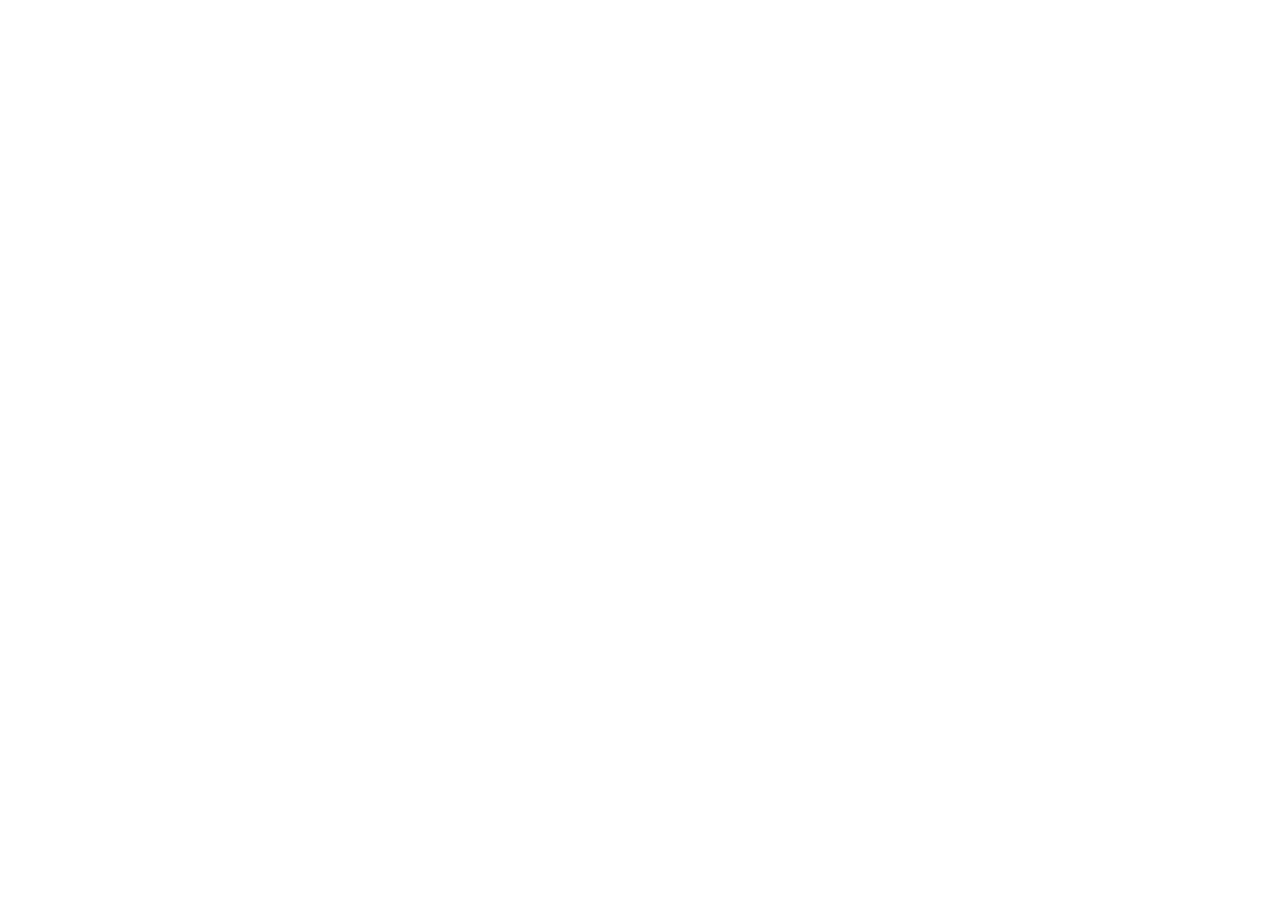
==== index.html @ 9a6dc8ce "Changes" ====
<!doctype html>
<html lang="en">
  <head>
    <meta charset="UTF-8" />
    <meta name="viewport" content="width=device-width, initial-scale=1.0" />
    <!-- TODO: Set the document title to the name of your application -->
    <titleLovable App</title>
    <meta name="description" content="Lovable Generated Project" />
    <meta name="author" content="Lovable" />

    <!-- TODO: Update og:title to match your application name -->
    <meta property="og:title" content="Lovable App" />
    <meta property="og:description" content="Lovable Generated Project" />
    <meta property="og:type" content="website" />
    <meta property="og:image" content="https://lovable.dev/opengraph-image-p98pqg.png" />

    <meta name="twitter:card" content="summary_large_image" />
    <meta name="twitter:site" content="@Lovable" />
    <meta name="twitter:image" content="https://lovable.dev/opengraph-image-p98pqg.png" />
  </head>

  <body>
    <div id="root"></div>
    <script type="module" src="/src/main.tsx"></script>
  </body>
</html>
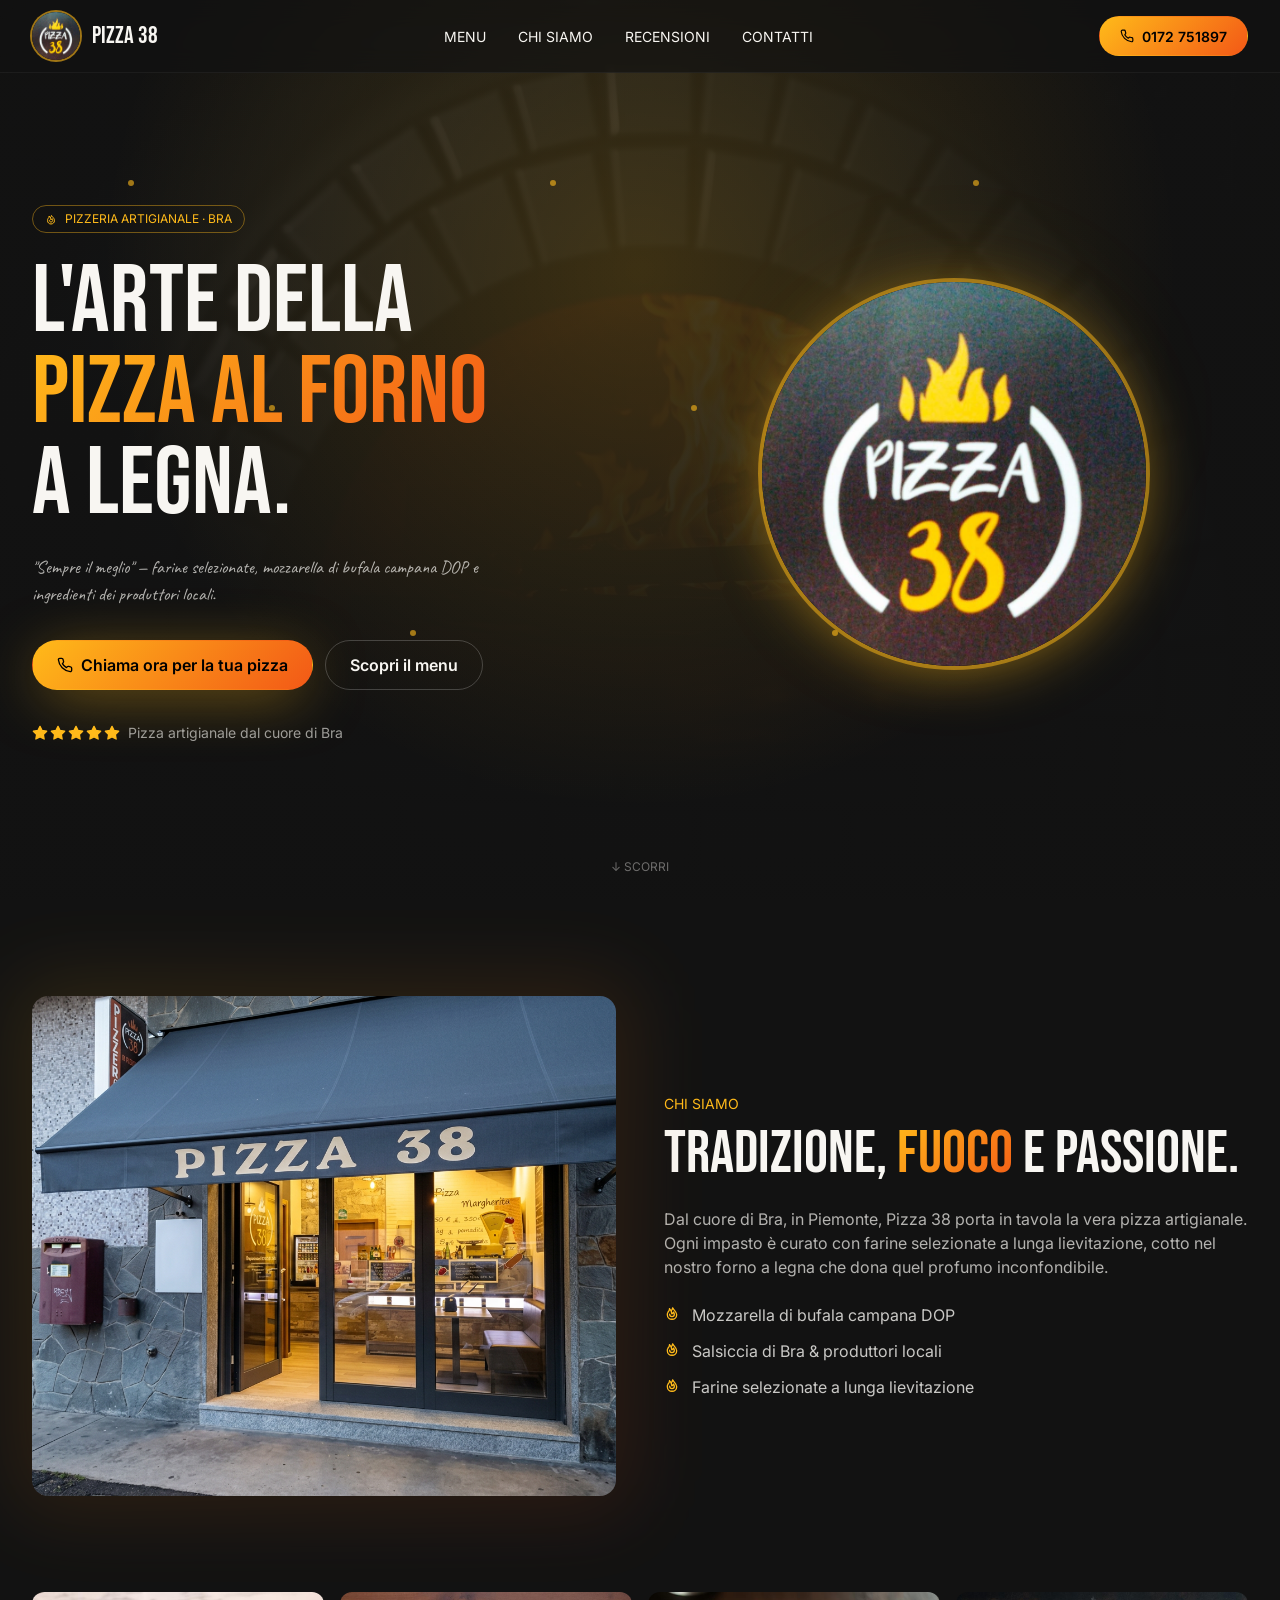
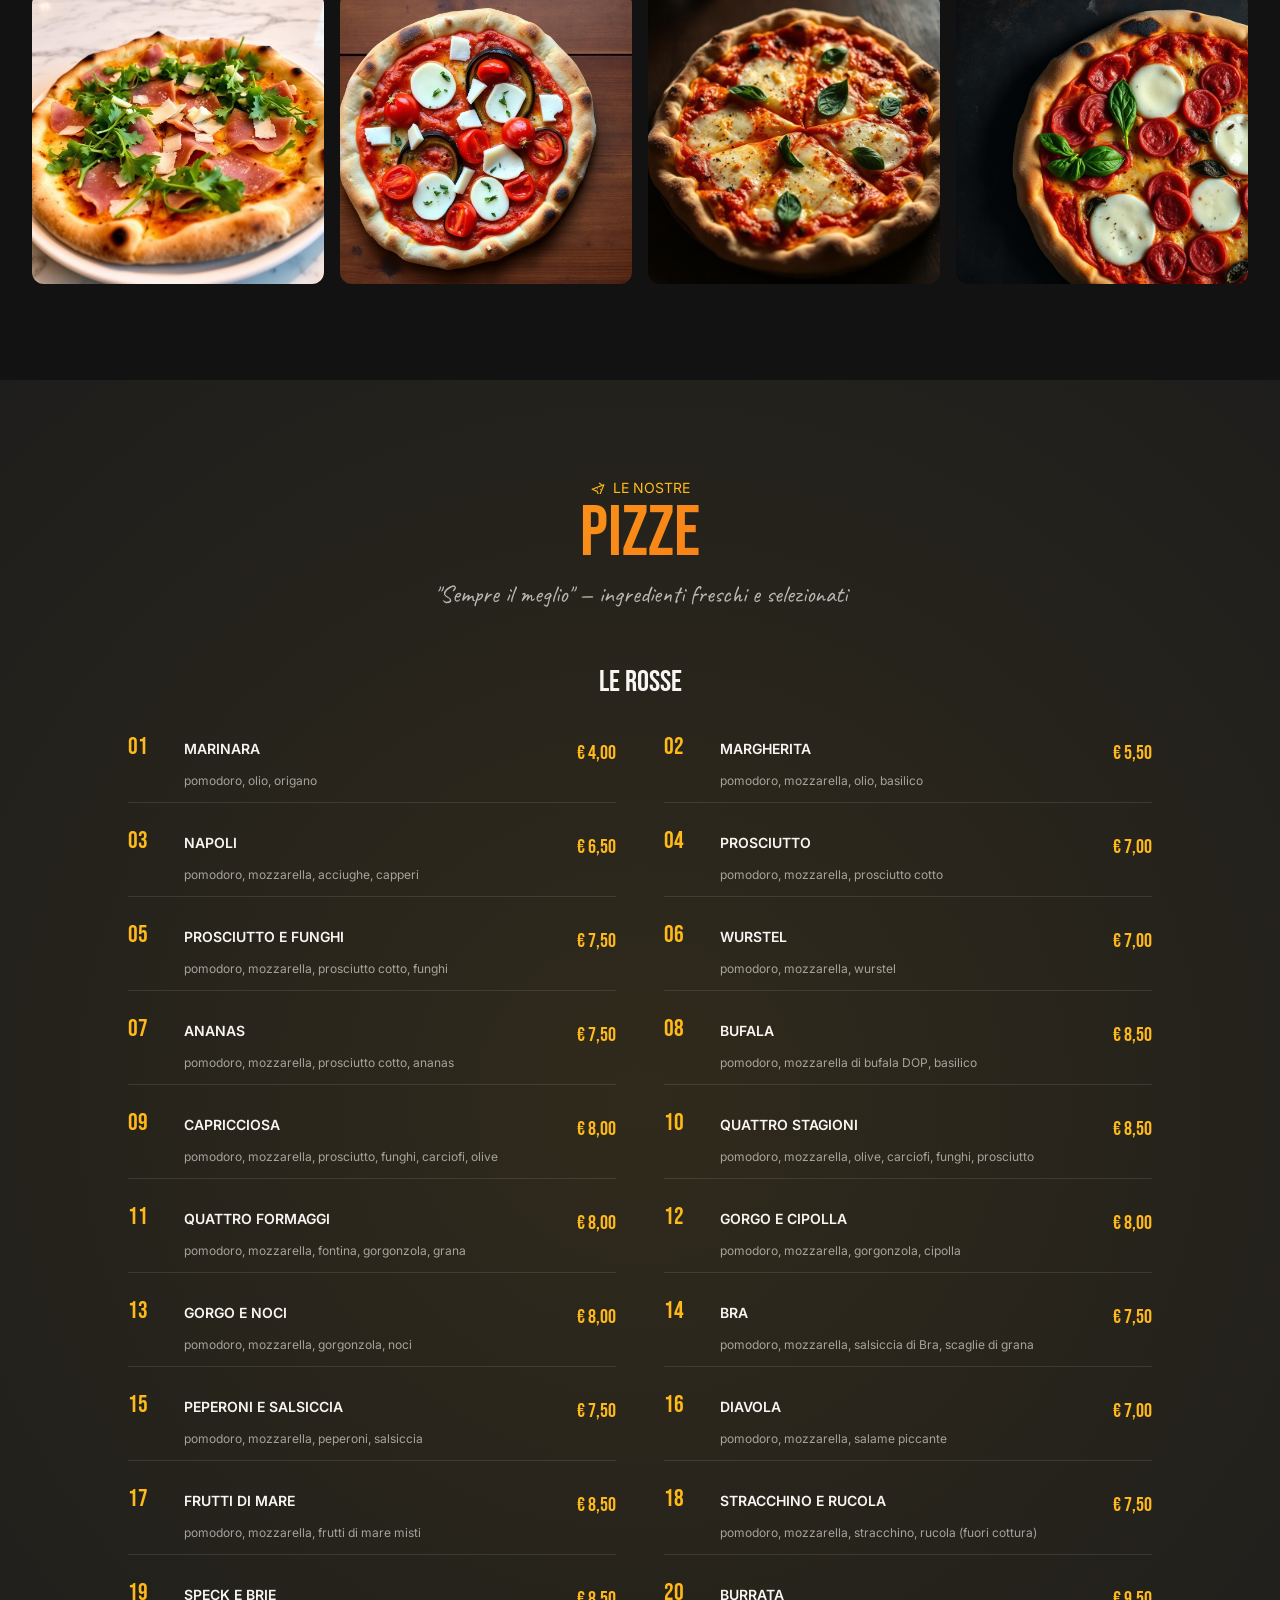
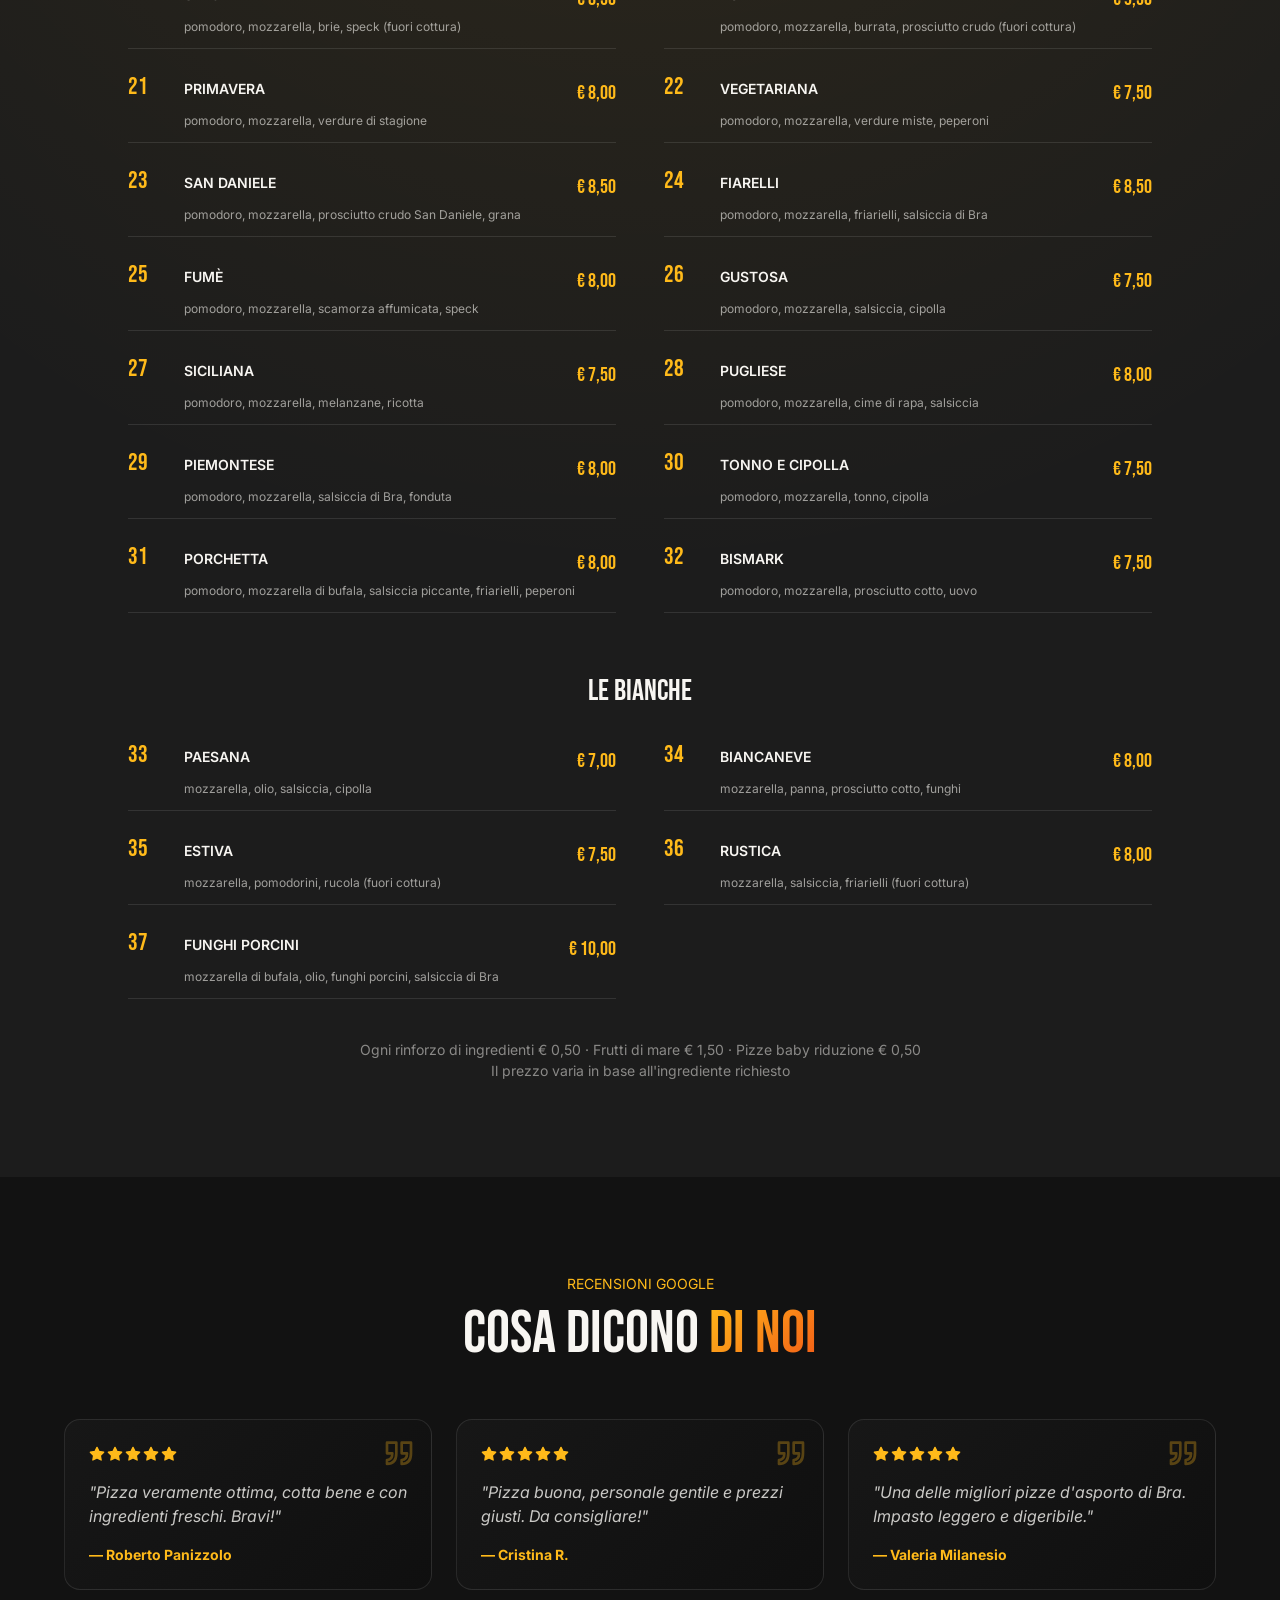
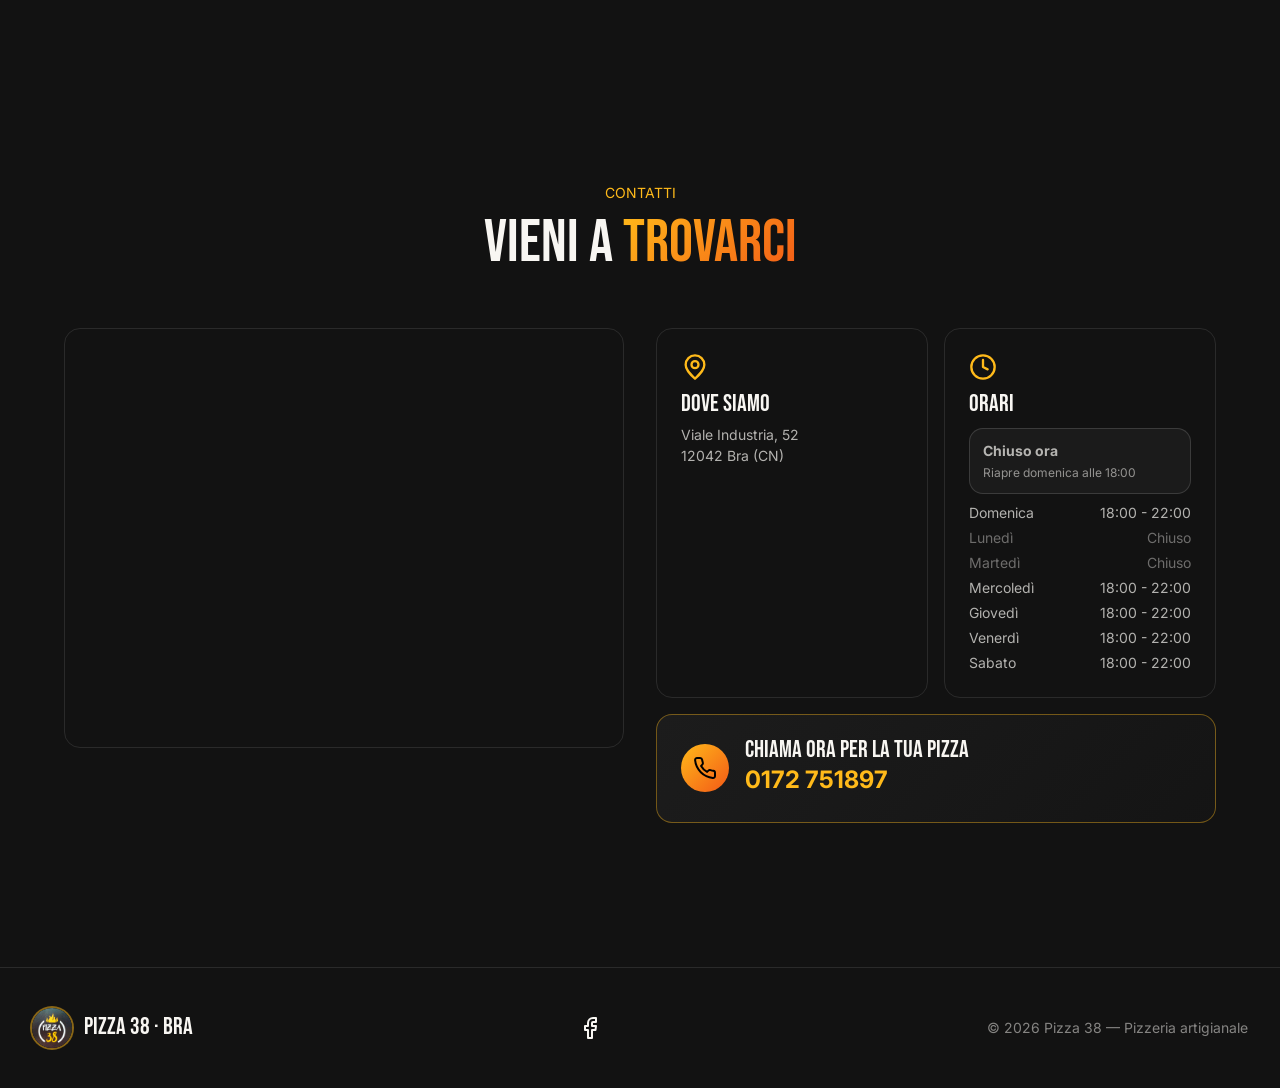
==== commit 67b4f8ce: "Commit conversione in sito vanilla" ====
--- a/index.html
+++ b/index.html
@@ -1,26 +1,414 @@
 <!doctype html>
-<html lang="en">
+<html lang="it">
   <head>
     <meta charset="UTF-8" />
     <meta name="viewport" content="width=device-width, initial-scale=1.0" />
-    <!-- TODO: Set the document title to the name of your application -->
-    <titleLovable App</title>
-    <meta name="description" content="Lovable Generated Project" />
-    <meta name="author" content="Lovable" />
-
-    <!-- TODO: Update og:title to match your application name -->
-    <meta property="og:title" content="Lovable App" />
-    <meta property="og:description" content="Lovable Generated Project" />
+    <title>Pizza 38 &middot; Pizzeria Artigianale a Bra</title>
+    <meta
+      name="description"
+      content="Pizza 38 è la pizzeria artigianale a Bra: forno a legna, mozzarella di bufala DOP, ingredienti locali e impasti a lunga lievitazione."
+    />
+    <meta name="author" content="Pizza 38" />
+    <meta name="robots" content="index, follow" />
+    <meta name="theme-color" content="#121212" />
+    <link rel="canonical" href="https://www.pizza38bra.it/" />
+
+    <meta property="og:title" content="Pizza 38 &middot; Pizzeria Artigianale a Bra" />
+    <meta property="og:description" content="Forno a legna, ingredienti selezionati e tradizione piemontese nel cuore di Bra." />
     <meta property="og:type" content="website" />
-    <meta property="og:image" content="https://lovable.dev/opengraph-image-p98pqg.png" />
+    <meta property="og:image" content="images/logo.png" />
+    <meta property="og:locale" content="it_IT" />
 
     <meta name="twitter:card" content="summary_large_image" />
-    <meta name="twitter:site" content="@Lovable" />
-    <meta name="twitter:image" content="https://lovable.dev/opengraph-image-p98pqg.png" />
+    <meta name="twitter:title" content="Pizza 38 &middot; Pizzeria Artigianale a Bra" />
+    <meta name="twitter:description" content="Forno a legna, ingredienti selezionati e tradizione piemontese." />
+    <meta name="twitter:image" content="images/logo.png" />
+
+    <link rel="preconnect" href="https://fonts.googleapis.com" />
+    <link rel="preconnect" href="https://fonts.gstatic.com" crossorigin />
+    <link
+      href="https://fonts.googleapis.com/css2?family=Caveat:wght@500;700&family=Bebas+Neue&family=Inter:wght@400;500;600&display=swap"
+      rel="stylesheet"
+    />
+    <link rel="icon" href="icons/favicon.ico" sizes="any" />
+    <link rel="icon" type="image/png" href="icons/favicon-32.png" sizes="32x32" />
+    <link rel="icon" type="image/png" href="icons/favicon-16.png" sizes="16x16" />
+    <link rel="apple-touch-icon" href="icons/apple-touch-icon.png" />
+    <link rel="manifest" href="manifest.json" />
+    <link rel="preload" as="image" href="images/oven.jpg" />
+    <link rel="stylesheet" href="styles.css" />
+
+    <script type="application/ld+json">
+      {
+        "@context": "https://schema.org",
+        "@type": "Restaurant",
+        "name": "Pizza 38",
+        "servesCuisine": "Pizza",
+        "telephone": "+390172751897",
+        "image": "images/logo.png",
+        "address": {
+          "@type": "PostalAddress",
+          "streetAddress": "Viale Industria, 52",
+          "addressLocality": "Bra",
+          "postalCode": "12042",
+          "addressRegion": "CN",
+          "addressCountry": "IT"
+        },
+        "openingHoursSpecification": [
+          {
+            "@type": "OpeningHoursSpecification",
+            "dayOfWeek": ["Wednesday", "Thursday", "Friday", "Saturday", "Sunday"],
+            "opens": "18:00",
+            "closes": "22:00"
+          }
+        ],
+        "priceRange": "€"
+      }
+    </script>
   </head>
 
   <body>
-    <div id="root"></div>
-    <script type="module" src="/src/main.tsx"></script>
+    <svg class="sprite" aria-hidden="true" focusable="false">
+      <symbol id="icon-flame" viewBox="0 0 24 24">
+        <path d="M8.5 14.5c0 2.1 1.6 3.5 3.5 3.5s3.5-1.4 3.5-3.5c0-1.2-.4-2.1-1.2-3.2-.5 1.2-1.5 2.1-2.6 2.5.1-2.9-1.2-5.5-3.4-7.8.2 2.5-1.2 4-2.4 5.5A5.9 5.9 0 0 0 5 15.2C5 19 8.1 22 12 22s7-3 7-6.8c0-3.4-2.4-5.7-4.5-8.1-.6-.7-1.2-1.4-1.6-2.1-.1 2-1 3.2-2.1 4.2" />
+      </symbol>
+      <symbol id="icon-phone" viewBox="0 0 24 24">
+        <path d="M22 16.9v3a2 2 0 0 1-2.2 2A19.8 19.8 0 0 1 2.1 4.2 2 2 0 0 1 4.1 2h3a2 2 0 0 1 2 1.7c.1 1 .4 1.9.7 2.8a2 2 0 0 1-.5 2.1L8.1 9.9a16 16 0 0 0 6 6l1.3-1.3a2 2 0 0 1 2.1-.5c.9.3 1.8.6 2.8.7a2 2 0 0 1 1.7 2.1z" />
+      </symbol>
+      <symbol id="icon-star" viewBox="0 0 24 24">
+        <path d="m12 2 3.1 6.3 6.9 1-5 4.9 1.2 6.8L12 17.8 5.8 21 7 14.2 2 9.3l6.9-1L12 2z" />
+      </symbol>
+      <symbol id="icon-pizza" viewBox="0 0 24 24">
+        <path d="M15 11h.01M11 15h.01M16 16h.01M2 16l20-8-8 20-3.5-8.5L2 16z" />
+        <path d="M18.5 9.5a9 9 0 0 0-4-4" />
+      </symbol>
+      <symbol id="icon-quote" viewBox="0 0 24 24">
+        <path d="M3 21c3 0 7-1 7-8V5H3v8h4c0 3-1 5-4 5v3zM14 21c3 0 7-1 7-8V5h-7v8h4c0 3-1 5-4 5v3z" />
+      </symbol>
+      <symbol id="icon-map-pin" viewBox="0 0 24 24">
+        <path d="M20 10c0 5-8 12-8 12S4 15 4 10a8 8 0 1 1 16 0z" />
+        <circle cx="12" cy="10" r="3" />
+      </symbol>
+      <symbol id="icon-clock" viewBox="0 0 24 24">
+        <circle cx="12" cy="12" r="10" />
+        <path d="M12 6v6l4 2" />
+      </symbol>
+      <symbol id="icon-facebook" viewBox="0 0 24 24">
+        <path d="M18 2h-3a5 5 0 0 0-5 5v3H7v4h3v8h4v-8h3.5l.5-4h-4V7a1 1 0 0 1 1-1h3V2z" />
+      </symbol>
+      <symbol id="icon-menu" viewBox="0 0 24 24">
+        <path d="M4 6h16M4 12h16M4 18h16" />
+      </symbol>
+      <symbol id="icon-close" viewBox="0 0 24 24">
+        <path d="M18 6 6 18M6 6l12 12" />
+      </symbol>
+    </svg>
+
+    <header class="site-header" data-header>
+      <div class="site-container nav-shell">
+        <a href="#home" class="brand-link" aria-label="Pizza 38 - torna alla home">
+          <span class="brand-mark">
+            <img src="images/logo.png" alt="Pizza 38 logo" width="861" height="934" />
+          </span>
+          <span class="brand-name">PIZZA 38</span>
+        </a>
+
+        <nav class="main-nav" id="primary-navigation" aria-label="Navigazione principale">
+          <a href="#menu">Menu</a>
+          <a href="#about">Chi siamo</a>
+          <a href="#reviews">Recensioni</a>
+          <a href="#contact">Contatti</a>
+        </nav>
+
+        <div class="nav-actions">
+          <button class="menu-toggle" type="button" aria-label="Apri menu" aria-expanded="false" aria-controls="primary-navigation">
+            <svg class="icon icon-menu"><use href="#icon-menu"></use></svg>
+            <svg class="icon icon-close"><use href="#icon-close"></use></svg>
+          </button>
+          <a href="tel:+390172751897" class="button button-flame nav-call">
+            <svg class="icon"><use href="#icon-phone"></use></svg>
+            <span class="call-desktop">0172 751897</span>
+            <span class="call-mobile">Chiama</span>
+          </a>
+        </div>
+      </div>
+    </header>
+
+    <main>
+      <section id="home" class="hero-section">
+        <div class="hero-bg" aria-hidden="true">
+          <img src="images/oven.jpg" alt="" width="1536" height="1024" />
+          <span class="hero-gradient"></span>
+          <span class="radial-flame"></span>
+        </div>
+
+        <div class="sparks" aria-hidden="true">
+          <span style="--left: 10%; --top: 20%; --delay: 0s; --duration: 5s"></span>
+          <span style="--left: 21%; --top: 45%; --delay: .7s; --duration: 6s"></span>
+          <span style="--left: 32%; --top: 70%; --delay: 1.4s; --duration: 7s"></span>
+          <span style="--left: 43%; --top: 20%; --delay: 2.1s; --duration: 8s"></span>
+          <span style="--left: 54%; --top: 45%; --delay: 2.8s; --duration: 5s"></span>
+          <span style="--left: 65%; --top: 70%; --delay: 3.5s; --duration: 6s"></span>
+          <span style="--left: 76%; --top: 20%; --delay: 4.2s; --duration: 7s"></span>
+          <span style="--left: 87%; --top: 45%; --delay: 4.9s; --duration: 8s"></span>
+        </div>
+
+        <div class="site-container hero-grid">
+          <div class="hero-copy">
+            <p class="eyebrow">
+              <svg class="icon animate-flicker"><use href="#icon-flame"></use></svg>
+              Pizzeria Artigianale &middot; Bra
+            </p>
+            <h1>
+              L'arte della <br />
+              <span class="text-gradient-flame">pizza al forno</span>
+              <br /> a legna.
+            </h1>
+            <p class="hero-note">
+              &quot;Sempre il meglio&quot; &mdash; farine selezionate, mozzarella di bufala campana DOP e ingredienti dei produttori locali.
+            </p>
+            <div class="button-row">
+              <a href="tel:+390172751897" class="button button-flame hero-cta">
+                <svg class="icon"><use href="#icon-phone"></use></svg>
+                Chiama ora per la tua pizza
+              </a>
+              <a href="#menu" class="button button-outline">Scopri il menu</a>
+            </div>
+            <div class="hero-rating">
+              <span class="stars" aria-label="5 stelle">
+                <svg class="icon"><use href="#icon-star"></use></svg>
+                <svg class="icon"><use href="#icon-star"></use></svg>
+                <svg class="icon"><use href="#icon-star"></use></svg>
+                <svg class="icon"><use href="#icon-star"></use></svg>
+                <svg class="icon"><use href="#icon-star"></use></svg>
+              </span>
+              <span>Pizza artigianale dal cuore di Bra</span>
+            </div>
+          </div>
+
+          <div class="hero-logo-wrap">
+            <div class="hero-logo-glow" aria-hidden="true"></div>
+            <div class="hero-logo">
+              <img src="images/logo.png" alt="Pizza 38" width="861" height="934" />
+            </div>
+          </div>
+        </div>
+
+        <a href="#about" class="scroll-cue">Scorri</a>
+      </section>
+
+      <section id="about" class="site-container about-section">
+        <div class="about-image">
+          <span aria-hidden="true"></span>
+          <img src="images/storefront.jpg" alt="La pizzeria Pizza 38 a Bra" width="1200" height="896" loading="lazy" />
+        </div>
+        <div class="section-copy">
+          <p class="section-kicker">Chi siamo</p>
+          <h2>Tradizione, <span class="text-gradient-flame">fuoco</span> e passione.</h2>
+          <p>
+            Dal cuore di Bra, in Piemonte, Pizza 38 porta in tavola la vera pizza artigianale. Ogni impasto è curato con
+            farine selezionate a lunga lievitazione, cotto nel nostro forno a legna che dona quel profumo inconfondibile.
+          </p>
+          <ul class="feature-list">
+            <li><svg class="icon"><use href="#icon-flame"></use></svg> Mozzarella di bufala campana DOP</li>
+            <li><svg class="icon"><use href="#icon-flame"></use></svg> Salsiccia di Bra &amp; produttori locali</li>
+            <li><svg class="icon"><use href="#icon-flame"></use></svg> Farine selezionate a lunga lievitazione</li>
+          </ul>
+        </div>
+      </section>
+
+      <section class="site-container gallery-grid" aria-label="Galleria pizze">
+        <figure>
+          <img src="images/pizza-bresaola.jpg" alt="Pizza con bresaola e rucola" width="1280" height="1024" loading="lazy" />
+        </figure>
+        <figure>
+          <img src="images/pizza-pomodoro.jpg" alt="Pizza con pomodorini e grana" width="1280" height="1024" loading="lazy" />
+        </figure>
+        <figure>
+          <img src="images/pizza-formaggi.jpg" alt="Pizza quattro formaggi" width="768" height="768" loading="lazy" />
+        </figure>
+        <figure>
+          <img src="images/pizza-diavola.jpg" alt="Pizza diavola" width="768" height="768" loading="lazy" />
+        </figure>
+      </section>
+
+      <section id="menu" class="menu-section">
+        <span class="menu-radial" aria-hidden="true"></span>
+        <div class="site-container menu-content">
+          <div class="section-heading">
+            <p class="section-kicker centered">
+              <svg class="icon"><use href="#icon-pizza"></use></svg>
+              Le nostre
+            </p>
+            <h2 class="text-gradient-flame">PIZZE</h2>
+            <p class="menu-subtitle">&quot;Sempre il meglio&quot; &mdash; ingredienti freschi e selezionati</p>
+          </div>
+
+          <h3 class="menu-group-title">LE ROSSE</h3>
+          <div class="menu-grid">
+            <article class="menu-item"><span>01</span><div><header><h4>Marinara</h4><strong>&euro; 4,00</strong></header><p>pomodoro, olio, origano</p></div></article>
+            <article class="menu-item"><span>02</span><div><header><h4>Margherita</h4><strong>&euro; 5,50</strong></header><p>pomodoro, mozzarella, olio, basilico</p></div></article>
+            <article class="menu-item"><span>03</span><div><header><h4>Napoli</h4><strong>&euro; 6,50</strong></header><p>pomodoro, mozzarella, acciughe, capperi</p></div></article>
+            <article class="menu-item"><span>04</span><div><header><h4>Prosciutto</h4><strong>&euro; 7,00</strong></header><p>pomodoro, mozzarella, prosciutto cotto</p></div></article>
+            <article class="menu-item"><span>05</span><div><header><h4>Prosciutto e Funghi</h4><strong>&euro; 7,50</strong></header><p>pomodoro, mozzarella, prosciutto cotto, funghi</p></div></article>
+            <article class="menu-item"><span>06</span><div><header><h4>Wurstel</h4><strong>&euro; 7,00</strong></header><p>pomodoro, mozzarella, wurstel</p></div></article>
+            <article class="menu-item"><span>07</span><div><header><h4>Ananas</h4><strong>&euro; 7,50</strong></header><p>pomodoro, mozzarella, prosciutto cotto, ananas</p></div></article>
+            <article class="menu-item"><span>08</span><div><header><h4>Bufala</h4><strong>&euro; 8,50</strong></header><p>pomodoro, mozzarella di bufala DOP, basilico</p></div></article>
+            <article class="menu-item"><span>09</span><div><header><h4>Capricciosa</h4><strong>&euro; 8,00</strong></header><p>pomodoro, mozzarella, prosciutto, funghi, carciofi, olive</p></div></article>
+            <article class="menu-item"><span>10</span><div><header><h4>Quattro Stagioni</h4><strong>&euro; 8,50</strong></header><p>pomodoro, mozzarella, olive, carciofi, funghi, prosciutto</p></div></article>
+            <article class="menu-item"><span>11</span><div><header><h4>Quattro Formaggi</h4><strong>&euro; 8,00</strong></header><p>pomodoro, mozzarella, fontina, gorgonzola, grana</p></div></article>
+            <article class="menu-item"><span>12</span><div><header><h4>Gorgo e Cipolla</h4><strong>&euro; 8,00</strong></header><p>pomodoro, mozzarella, gorgonzola, cipolla</p></div></article>
+            <article class="menu-item"><span>13</span><div><header><h4>Gorgo e Noci</h4><strong>&euro; 8,00</strong></header><p>pomodoro, mozzarella, gorgonzola, noci</p></div></article>
+            <article class="menu-item"><span>14</span><div><header><h4>Bra</h4><strong>&euro; 7,50</strong></header><p>pomodoro, mozzarella, salsiccia di Bra, scaglie di grana</p></div></article>
+            <article class="menu-item"><span>15</span><div><header><h4>Peperoni e Salsiccia</h4><strong>&euro; 7,50</strong></header><p>pomodoro, mozzarella, peperoni, salsiccia</p></div></article>
+            <article class="menu-item"><span>16</span><div><header><h4>Diavola</h4><strong>&euro; 7,00</strong></header><p>pomodoro, mozzarella, salame piccante</p></div></article>
+            <article class="menu-item"><span>17</span><div><header><h4>Frutti di Mare</h4><strong>&euro; 8,50</strong></header><p>pomodoro, mozzarella, frutti di mare misti</p></div></article>
+            <article class="menu-item"><span>18</span><div><header><h4>Stracchino e Rucola</h4><strong>&euro; 7,50</strong></header><p>pomodoro, mozzarella, stracchino, rucola (fuori cottura)</p></div></article>
+            <article class="menu-item"><span>19</span><div><header><h4>Speck e Brie</h4><strong>&euro; 8,50</strong></header><p>pomodoro, mozzarella, brie, speck (fuori cottura)</p></div></article>
+            <article class="menu-item"><span>20</span><div><header><h4>Burrata</h4><strong>&euro; 9,50</strong></header><p>pomodoro, mozzarella, burrata, prosciutto crudo (fuori cottura)</p></div></article>
+            <article class="menu-item"><span>21</span><div><header><h4>Primavera</h4><strong>&euro; 8,00</strong></header><p>pomodoro, mozzarella, verdure di stagione</p></div></article>
+            <article class="menu-item"><span>22</span><div><header><h4>Vegetariana</h4><strong>&euro; 7,50</strong></header><p>pomodoro, mozzarella, verdure miste, peperoni</p></div></article>
+            <article class="menu-item"><span>23</span><div><header><h4>San Daniele</h4><strong>&euro; 8,50</strong></header><p>pomodoro, mozzarella, prosciutto crudo San Daniele, grana</p></div></article>
+            <article class="menu-item"><span>24</span><div><header><h4>Fiarelli</h4><strong>&euro; 8,50</strong></header><p>pomodoro, mozzarella, friarielli, salsiccia di Bra</p></div></article>
+            <article class="menu-item"><span>25</span><div><header><h4>Fum&egrave;</h4><strong>&euro; 8,00</strong></header><p>pomodoro, mozzarella, scamorza affumicata, speck</p></div></article>
+            <article class="menu-item"><span>26</span><div><header><h4>Gustosa</h4><strong>&euro; 7,50</strong></header><p>pomodoro, mozzarella, salsiccia, cipolla</p></div></article>
+            <article class="menu-item"><span>27</span><div><header><h4>Siciliana</h4><strong>&euro; 7,50</strong></header><p>pomodoro, mozzarella, melanzane, ricotta</p></div></article>
+            <article class="menu-item"><span>28</span><div><header><h4>Pugliese</h4><strong>&euro; 8,00</strong></header><p>pomodoro, mozzarella, cime di rapa, salsiccia</p></div></article>
+            <article class="menu-item"><span>29</span><div><header><h4>Piemontese</h4><strong>&euro; 8,00</strong></header><p>pomodoro, mozzarella, salsiccia di Bra, fonduta</p></div></article>
+            <article class="menu-item"><span>30</span><div><header><h4>Tonno e Cipolla</h4><strong>&euro; 7,50</strong></header><p>pomodoro, mozzarella, tonno, cipolla</p></div></article>
+            <article class="menu-item"><span>31</span><div><header><h4>Porchetta</h4><strong>&euro; 8,00</strong></header><p>pomodoro, mozzarella di bufala, salsiccia piccante, friarielli, peperoni</p></div></article>
+            <article class="menu-item"><span>32</span><div><header><h4>Bismark</h4><strong>&euro; 7,50</strong></header><p>pomodoro, mozzarella, prosciutto cotto, uovo</p></div></article>
+          </div>
+
+          <h3 class="menu-group-title menu-group-title-spaced">LE BIANCHE</h3>
+          <div class="menu-grid">
+            <article class="menu-item"><span>33</span><div><header><h4>Paesana</h4><strong>&euro; 7,00</strong></header><p>mozzarella, olio, salsiccia, cipolla</p></div></article>
+            <article class="menu-item"><span>34</span><div><header><h4>Biancaneve</h4><strong>&euro; 8,00</strong></header><p>mozzarella, panna, prosciutto cotto, funghi</p></div></article>
+            <article class="menu-item"><span>35</span><div><header><h4>Estiva</h4><strong>&euro; 7,50</strong></header><p>mozzarella, pomodorini, rucola (fuori cottura)</p></div></article>
+            <article class="menu-item"><span>36</span><div><header><h4>Rustica</h4><strong>&euro; 8,00</strong></header><p>mozzarella, salsiccia, friarielli (fuori cottura)</p></div></article>
+            <article class="menu-item"><span>37</span><div><header><h4>Funghi Porcini</h4><strong>&euro; 10,00</strong></header><p>mozzarella di bufala, olio, funghi porcini, salsiccia di Bra</p></div></article>
+          </div>
+
+          <p class="menu-note">
+            Ogni rinforzo di ingredienti &euro; 0,50 &middot; Frutti di mare &euro; 1,50 &middot; Pizze baby riduzione &euro; 0,50<br />
+            Il prezzo varia in base all'ingrediente richiesto
+          </p>
+        </div>
+      </section>
+
+      <section id="reviews" class="site-container reviews-section">
+        <div class="section-heading">
+          <p class="section-kicker">Recensioni Google</p>
+          <h2>Cosa dicono <span class="text-gradient-flame">di noi</span></h2>
+        </div>
+        <div class="review-grid">
+          <article class="review-card">
+            <svg class="icon quote-icon"><use href="#icon-quote"></use></svg>
+            <div class="stars" aria-label="5 stelle">
+              <svg class="icon"><use href="#icon-star"></use></svg>
+              <svg class="icon"><use href="#icon-star"></use></svg>
+              <svg class="icon"><use href="#icon-star"></use></svg>
+              <svg class="icon"><use href="#icon-star"></use></svg>
+              <svg class="icon"><use href="#icon-star"></use></svg>
+            </div>
+            <p>&quot;Pizza veramente ottima, cotta bene e con ingredienti freschi. Bravi!&quot;</p>
+            <strong>&mdash; Roberto Panizzolo</strong>
+          </article>
+          <article class="review-card">
+            <svg class="icon quote-icon"><use href="#icon-quote"></use></svg>
+            <div class="stars" aria-label="5 stelle">
+              <svg class="icon"><use href="#icon-star"></use></svg>
+              <svg class="icon"><use href="#icon-star"></use></svg>
+              <svg class="icon"><use href="#icon-star"></use></svg>
+              <svg class="icon"><use href="#icon-star"></use></svg>
+              <svg class="icon"><use href="#icon-star"></use></svg>
+            </div>
+            <p>&quot;Pizza buona, personale gentile e prezzi giusti. Da consigliare!&quot;</p>
+            <strong>&mdash; Cristina R.</strong>
+          </article>
+          <article class="review-card">
+            <svg class="icon quote-icon"><use href="#icon-quote"></use></svg>
+            <div class="stars" aria-label="5 stelle">
+              <svg class="icon"><use href="#icon-star"></use></svg>
+              <svg class="icon"><use href="#icon-star"></use></svg>
+              <svg class="icon"><use href="#icon-star"></use></svg>
+              <svg class="icon"><use href="#icon-star"></use></svg>
+              <svg class="icon"><use href="#icon-star"></use></svg>
+            </div>
+            <p>&quot;Una delle migliori pizze d'asporto di Bra. Impasto leggero e digeribile.&quot;</p>
+            <strong>&mdash; Valeria Milanesio</strong>
+          </article>
+        </div>
+      </section>
+
+      <section id="contact" class="site-container contact-section">
+        <div class="section-heading">
+          <p class="section-kicker">Contatti</p>
+          <h2>Vieni a <span class="text-gradient-flame">trovarci</span></h2>
+        </div>
+
+        <div class="contact-grid">
+          <div class="map-frame animate-glow-pulse">
+            <iframe
+              title="Pizza 38 - Mappa"
+              src="https://www.google.com/maps?q=Pizza+38+Viale+Industria+52+Bra+CN&output=embed"
+              loading="lazy"
+              referrerpolicy="no-referrer-when-downgrade"
+            ></iframe>
+          </div>
+
+          <div class="contact-cards">
+            <a href="https://maps.app.goo.gl/n2YxMxurGBbLcXw38" target="_blank" rel="noopener" class="contact-card">
+              <svg class="icon card-icon"><use href="#icon-map-pin"></use></svg>
+              <h3>Dove siamo</h3>
+              <p>Viale Industria, 52<br />12042 Bra (CN)</p>
+            </a>
+            <div class="contact-card">
+              <svg class="icon card-icon"><use href="#icon-clock"></use></svg>
+              <h3>Orari</h3>
+              <div class="opening-status" data-open-status aria-live="polite">
+                <span data-open-label>Verifica orari</span>
+                <small data-open-detail>Orario locale di Bra</small>
+              </div>
+              <ul class="hours-list">
+                <li><span>Domenica</span><span>18:00 - 22:00</span></li>
+                <li class="is-closed"><span>Luned&igrave;</span><span>Chiuso</span></li>
+                <li class="is-closed"><span>Marted&igrave;</span><span>Chiuso</span></li>
+                <li><span>Mercoled&igrave;</span><span>18:00 - 22:00</span></li>
+                <li><span>Gioved&igrave;</span><span>18:00 - 22:00</span></li>
+                <li><span>Venerd&igrave;</span><span>18:00 - 22:00</span></li>
+                <li><span>Sabato</span><span>18:00 - 22:00</span></li>
+              </ul>
+            </div>
+            <a href="tel:+390172751897" class="contact-card phone-card">
+              <span class="phone-badge"><svg class="icon"><use href="#icon-phone"></use></svg></span>
+              <span>
+                <h3>Chiama ora per la tua pizza</h3>
+                <strong>0172 751897</strong>
+              </span>
+            </a>
+          </div>
+        </div>
+      </section>
+    </main>
+
+    <footer class="site-footer">
+      <div class="site-container footer-inner">
+        <div class="footer-brand">
+          <span class="footer-mark">
+            <img src="images/logo.png" alt="" width="861" height="934" loading="lazy" />
+          </span>
+          <span>PIZZA 38 &middot; BRA</span>
+        </div>
+        <div class="footer-social">
+          <a href="https://www.facebook.com/p/PIZZA-38-100063764610552/" target="_blank" rel="noopener" aria-label="Facebook">
+            <svg class="icon"><use href="#icon-facebook"></use></svg>
+          </a>
+        </div>
+        <p>&copy; <span data-current-year>2026</span> Pizza 38 &mdash; Pizzeria artigianale</p>
+      </div>
+    </footer>
+
+    <script src="script.js"></script>
   </body>
 </html>
--- a/styles.css
+++ b/styles.css
@@ -0,0 +1,1172 @@
+:root {
+  --background: 0 0% 7%;
+  --foreground: 40 30% 96%;
+  --brand-flame: 42 100% 55%;
+  --brand-ember: 18 90% 52%;
+  --brand-charcoal: 0 0% 11%;
+  --gradient-flame: linear-gradient(135deg, hsl(42 100% 55%), hsl(18 90% 52%));
+  --shadow-glow: 0 10px 60px -10px hsl(42 100% 55% / 0.6);
+  --shadow-ember: 0 0 80px hsl(18 90% 52% / 0.35);
+  --container: 1400px;
+  --radius-sm: 0.75rem;
+  --radius-md: 1rem;
+  --radius-lg: 1.5rem;
+  --transition: 180ms ease;
+}
+
+*,
+*::before,
+*::after {
+  box-sizing: border-box;
+}
+
+html {
+  scroll-behavior: smooth;
+}
+
+body {
+  margin: 0;
+  min-width: 320px;
+  background: hsl(var(--background));
+  color: hsl(var(--foreground));
+  font-family: "Inter", system-ui, -apple-system, BlinkMacSystemFont, "Segoe UI", sans-serif;
+  line-height: 1.5;
+  overflow-x: hidden;
+}
+
+body.is-menu-open {
+  overflow: hidden;
+}
+
+img,
+svg,
+iframe {
+  display: block;
+}
+
+img {
+  max-width: 100%;
+  height: auto;
+}
+
+a {
+  color: inherit;
+  text-decoration: none;
+}
+
+button,
+a {
+  -webkit-tap-highlight-color: transparent;
+}
+
+button {
+  font: inherit;
+}
+
+:focus-visible {
+  outline: 2px solid hsl(var(--brand-flame));
+  outline-offset: 4px;
+}
+
+.sprite {
+  position: absolute;
+  width: 0;
+  height: 0;
+  overflow: hidden;
+}
+
+.site-container {
+  width: min(100%, var(--container));
+  margin-inline: auto;
+  padding-inline: 2rem;
+}
+
+.icon {
+  width: 1em;
+  height: 1em;
+  fill: none;
+  stroke: currentColor;
+  stroke-width: 2;
+  stroke-linecap: round;
+  stroke-linejoin: round;
+  flex: 0 0 auto;
+}
+
+.text-gradient-flame {
+  background: var(--gradient-flame);
+  -webkit-background-clip: text;
+  background-clip: text;
+  -webkit-text-fill-color: transparent;
+}
+
+.button {
+  display: inline-flex;
+  align-items: center;
+  justify-content: center;
+  gap: 0.5rem;
+  min-height: 3rem;
+  padding: 0.75rem 1.5rem;
+  border-radius: 999px;
+  border: 1px solid transparent;
+  font-weight: 600;
+  text-align: center;
+  transition: transform var(--transition), border-color var(--transition), background-color var(--transition), color var(--transition);
+}
+
+.button:hover {
+  transform: scale(1.05);
+}
+
+.button-flame {
+  background: var(--gradient-flame);
+  color: #000;
+}
+
+.button-outline {
+  border-color: hsl(0 0% 100% / 0.2);
+  color: hsl(var(--foreground));
+}
+
+.button-outline:hover {
+  background: hsl(0 0% 100% / 0.05);
+  border-color: hsl(var(--brand-flame));
+}
+
+.site-header {
+  position: fixed;
+  inset: 0 0 auto;
+  z-index: 50;
+  border-bottom: 1px solid hsl(0 0% 100% / 0.05);
+  background: hsl(var(--background) / 0.7);
+  backdrop-filter: blur(12px);
+  transition: background-color var(--transition), box-shadow var(--transition);
+}
+
+.site-header.is-scrolled {
+  background: hsl(var(--background) / 0.9);
+  box-shadow: 0 14px 35px hsl(0 0% 0% / 0.22);
+}
+
+.nav-shell {
+  display: flex;
+  align-items: center;
+  justify-content: space-between;
+  gap: 1rem;
+  padding-block: 0.75rem;
+}
+
+.brand-link,
+.footer-brand {
+  display: inline-flex;
+  align-items: center;
+  gap: 0.75rem;
+}
+
+.brand-mark,
+.footer-mark {
+  display: grid;
+  place-items: center;
+  overflow: hidden;
+  border-radius: 999px;
+  background: #000;
+}
+
+.brand-mark {
+  width: 3rem;
+  height: 3rem;
+  box-shadow: 0 0 0 2px hsl(var(--brand-flame) / 0.6);
+}
+
+.brand-mark img,
+.footer-mark img,
+.hero-logo img {
+  width: 100%;
+  height: 100%;
+  object-fit: cover;
+}
+
+.brand-name,
+.footer-brand span:last-child {
+  font-family: "Bebas Neue", Impact, sans-serif;
+  font-size: 1.5rem;
+}
+
+.main-nav {
+  display: flex;
+  align-items: center;
+  gap: 2rem;
+  font-size: 0.875rem;
+  text-transform: uppercase;
+}
+
+.main-nav a {
+  transition: color var(--transition);
+}
+
+.main-nav a:hover {
+  color: hsl(var(--brand-flame));
+}
+
+.nav-actions {
+  display: inline-flex;
+  align-items: center;
+  gap: 0.75rem;
+}
+
+.nav-call {
+  min-height: 2.5rem;
+  padding: 0.5rem 1.25rem;
+  font-size: 0.875rem;
+}
+
+.menu-toggle {
+  display: none;
+  place-items: center;
+  width: 2.5rem;
+  height: 2.5rem;
+  border: 1px solid hsl(0 0% 100% / 0.15);
+  border-radius: 999px;
+  background: hsl(0 0% 100% / 0.05);
+  color: hsl(var(--foreground));
+  cursor: pointer;
+}
+
+.menu-toggle .icon {
+  width: 1.2rem;
+  height: 1.2rem;
+}
+
+.menu-toggle .icon-close {
+  display: none;
+}
+
+body.is-menu-open .menu-toggle .icon-menu {
+  display: none;
+}
+
+body.is-menu-open .menu-toggle .icon-close {
+  display: block;
+}
+
+.call-mobile {
+  display: none;
+}
+
+.hero-section {
+  position: relative;
+  display: flex;
+  align-items: center;
+  min-height: 100vh;
+  overflow: hidden;
+}
+
+.hero-bg,
+.hero-bg img,
+.hero-bg span,
+.sparks {
+  position: absolute;
+  inset: 0;
+}
+
+.hero-bg img {
+  width: 100%;
+  height: 100%;
+  object-fit: cover;
+  opacity: 0.3;
+}
+
+.hero-gradient {
+  background: linear-gradient(to top, hsl(var(--background)), hsl(var(--background) / 0.85), hsl(var(--background) / 0.6));
+}
+
+.radial-flame,
+.menu-radial {
+  background: radial-gradient(circle at 50% 30%, hsl(42 100% 55% / 0.18), transparent 60%);
+}
+
+.sparks {
+  pointer-events: none;
+  overflow: hidden;
+}
+
+.sparks span {
+  position: absolute;
+  left: var(--left);
+  top: var(--top);
+  width: 0.375rem;
+  height: 0.375rem;
+  border-radius: 999px;
+  background: hsl(var(--brand-flame) / 0.6);
+  animation: float var(--duration) ease-in-out var(--delay) infinite;
+}
+
+.hero-grid {
+  position: relative;
+  z-index: 1;
+  display: grid;
+  align-items: center;
+  gap: 2.5rem;
+  padding-top: 7rem;
+  padding-bottom: 4rem;
+}
+
+.hero-copy {
+  order: 2;
+}
+
+.eyebrow {
+  display: inline-flex;
+  align-items: center;
+  gap: 0.5rem;
+  margin: 0 0 1.5rem;
+  padding: 0.25rem 0.75rem;
+  border: 1px solid hsl(var(--brand-flame) / 0.4);
+  border-radius: 999px;
+  color: hsl(var(--brand-flame));
+  font-size: 0.75rem;
+  text-transform: uppercase;
+}
+
+.hero-copy h1,
+.section-copy h2,
+.section-heading h2,
+.menu-content > .section-heading h2,
+.contact-card h3,
+.menu-group-title,
+.footer-brand span:last-child {
+  margin: 0;
+  font-family: "Bebas Neue", Impact, sans-serif;
+  font-weight: 400;
+  line-height: 0.95;
+}
+
+.hero-copy h1 {
+  font-size: 3.75rem;
+}
+
+.hero-note {
+  max-width: 28rem;
+  margin: 1.5rem 0 0;
+  color: hsl(var(--foreground) / 0.7);
+  font-family: "Caveat", cursive;
+  font-size: 1.125rem;
+}
+
+.button-row {
+  display: flex;
+  flex-wrap: wrap;
+  gap: 0.75rem;
+  margin-top: 2rem;
+}
+
+.hero-cta {
+  box-shadow: var(--shadow-glow);
+}
+
+.hero-rating {
+  display: flex;
+  align-items: center;
+  gap: 0.5rem;
+  margin-top: 2rem;
+  color: hsl(var(--foreground) / 0.6);
+  font-size: 0.875rem;
+}
+
+.stars {
+  display: inline-flex;
+  gap: 0.125rem;
+  color: hsl(var(--brand-flame));
+}
+
+.stars .icon {
+  width: 1rem;
+  height: 1rem;
+  fill: currentColor;
+}
+
+.hero-logo-wrap {
+  position: relative;
+  order: 1;
+  justify-self: center;
+}
+
+.hero-logo-glow {
+  position: absolute;
+  inset: 0;
+  border-radius: 999px;
+  background: radial-gradient(circle at 50% 30%, hsl(42 100% 55% / 0.18), transparent 60%);
+  filter: blur(40px);
+  transform: scale(1.1);
+}
+
+.hero-logo {
+  position: relative;
+  display: grid;
+  place-items: center;
+  width: 16rem;
+  height: 16rem;
+  overflow: hidden;
+  border-radius: 999px;
+  background: #000;
+  box-shadow: var(--shadow-glow), 0 0 0 4px hsl(var(--brand-flame) / 0.5);
+  animation: float 6s ease-in-out infinite;
+}
+
+.scroll-cue {
+  position: absolute;
+  left: 50%;
+  bottom: 1.5rem;
+  z-index: 1;
+  transform: translateX(-50%);
+  color: hsl(var(--foreground) / 0.4);
+  font-size: 0.75rem;
+  text-transform: uppercase;
+  transition: color var(--transition);
+}
+
+.scroll-cue::before {
+  content: "↓ ";
+}
+
+.scroll-cue:hover {
+  color: hsl(var(--brand-flame));
+}
+
+.about-section,
+.reviews-section,
+.contact-section {
+  padding-block: 6rem;
+}
+
+.about-section {
+  display: grid;
+  align-items: center;
+  gap: 3rem;
+}
+
+.about-image {
+  position: relative;
+}
+
+.about-image span {
+  position: absolute;
+  inset: -1rem;
+  border-radius: 1.5rem;
+  background: linear-gradient(135deg, hsl(var(--brand-flame) / 0.2), hsl(var(--brand-ember) / 0.2));
+  filter: blur(40px);
+  opacity: 0.6;
+  transition: opacity var(--transition);
+}
+
+.about-image:hover span {
+  opacity: 1;
+}
+
+.about-image img {
+  position: relative;
+  width: 100%;
+  height: 31.25rem;
+  object-fit: cover;
+  border-radius: var(--radius-md);
+}
+
+.section-kicker {
+  margin: 0;
+  color: hsl(var(--brand-flame));
+  font-size: 0.875rem;
+  text-transform: uppercase;
+}
+
+.section-kicker.centered {
+  display: inline-flex;
+  align-items: center;
+  justify-content: center;
+  gap: 0.5rem;
+}
+
+.section-copy h2,
+.section-heading h2 {
+  margin-top: 0.75rem;
+  font-size: 3.5rem;
+}
+
+.section-copy p:not(.section-kicker) {
+  margin: 1.5rem 0 0;
+  color: hsl(var(--foreground) / 0.7);
+}
+
+.feature-list {
+  display: grid;
+  gap: 0.75rem;
+  margin: 1.5rem 0 0;
+  padding: 0;
+  list-style: none;
+  color: hsl(var(--foreground) / 0.8);
+}
+
+.feature-list li {
+  display: flex;
+  gap: 0.75rem;
+}
+
+.feature-list .icon {
+  color: hsl(var(--brand-flame));
+  transform: translateY(0.1rem);
+}
+
+.gallery-grid {
+  display: grid;
+  grid-template-columns: repeat(2, minmax(0, 1fr));
+  gap: 1rem;
+  padding-bottom: 6rem;
+}
+
+.gallery-grid figure {
+  aspect-ratio: 1;
+  margin: 0;
+  overflow: hidden;
+  border-radius: var(--radius-sm);
+}
+
+.gallery-grid img {
+  width: 100%;
+  height: 100%;
+  object-fit: cover;
+  transition: transform 700ms ease;
+}
+
+.gallery-grid figure:hover img {
+  transform: scale(1.1);
+}
+
+.menu-section {
+  position: relative;
+  overflow: hidden;
+  padding-block: 6rem;
+  background: hsl(var(--brand-charcoal));
+}
+
+.menu-radial {
+  position: absolute;
+  inset: 0;
+  opacity: 0.5;
+}
+
+.menu-content {
+  position: relative;
+  z-index: 1;
+}
+
+.section-heading {
+  margin-bottom: 3.5rem;
+  text-align: center;
+}
+
+.menu-content > .section-heading h2 {
+  font-size: 4.5rem;
+}
+
+.menu-subtitle {
+  margin: 0.5rem 0 0;
+  color: hsl(var(--foreground) / 0.7);
+  font-family: "Caveat", cursive;
+  font-size: 1.5rem;
+}
+
+.menu-group-title {
+  margin-bottom: 2rem;
+  font-size: 1.875rem;
+  text-align: center;
+}
+
+.menu-group-title-spaced {
+  margin-top: 4rem;
+}
+
+.menu-grid {
+  display: grid;
+  max-width: 64rem;
+  margin-inline: auto;
+  gap: 1.25rem 3rem;
+}
+
+.menu-item {
+  display: flex;
+  align-items: baseline;
+  gap: 1rem;
+  padding-bottom: 0.75rem;
+  border-bottom: 1px solid hsl(0 0% 100% / 0.1);
+  transition: border-color var(--transition);
+}
+
+.menu-item:hover {
+  border-color: hsl(var(--brand-flame) / 0.5);
+}
+
+.menu-item > span {
+  width: 2.5rem;
+  color: hsl(var(--brand-flame));
+  font-family: "Bebas Neue", Impact, sans-serif;
+  font-size: 1.5rem;
+  transition: transform var(--transition);
+}
+
+.menu-item:hover > span {
+  transform: scale(1.1);
+}
+
+.menu-item > div {
+  flex: 1;
+  min-width: 0;
+}
+
+.menu-item header {
+  display: flex;
+  justify-content: space-between;
+  gap: 0.75rem;
+}
+
+.menu-item h4 {
+  margin: 0;
+  font-size: 0.875rem;
+  font-weight: 600;
+  text-transform: uppercase;
+}
+
+.menu-item strong {
+  color: hsl(var(--brand-flame));
+  font-family: "Bebas Neue", Impact, sans-serif;
+  font-size: 1.25rem;
+  font-weight: 400;
+  white-space: nowrap;
+}
+
+.menu-item p {
+  margin: 0.25rem 0 0;
+  color: hsl(var(--foreground) / 0.6);
+  font-size: 0.75rem;
+}
+
+.menu-note {
+  margin: 2.5rem 0 0;
+  color: hsl(var(--foreground) / 0.5);
+  font-size: 0.875rem;
+  text-align: center;
+}
+
+.review-grid {
+  display: grid;
+  max-width: 72rem;
+  margin-inline: auto;
+  gap: 1.5rem;
+}
+
+.review-card,
+.contact-card {
+  border: 1px solid hsl(0 0% 100% / 0.1);
+  border-radius: var(--radius-md);
+  transition: transform var(--transition), border-color var(--transition);
+}
+
+.review-card:hover,
+.contact-card:hover {
+  transform: translateY(-0.25rem);
+  border-color: hsl(var(--brand-flame) / 0.5);
+}
+
+.review-card {
+  position: relative;
+  padding: 1.5rem;
+  background: linear-gradient(135deg, hsl(0 0% 9%), hsl(0 0% 6%));
+}
+
+.review-card .quote-icon {
+  position: absolute;
+  top: 1rem;
+  right: 1rem;
+  width: 2rem;
+  height: 2rem;
+  color: hsl(var(--brand-flame) / 0.3);
+}
+
+.review-card p {
+  margin: 0.75rem 0 0;
+  color: hsl(var(--foreground) / 0.8);
+  font-style: italic;
+}
+
+.review-card strong {
+  display: block;
+  margin-top: 1rem;
+  color: hsl(var(--brand-flame));
+  font-size: 0.875rem;
+}
+
+.contact-grid {
+  display: grid;
+  max-width: 72rem;
+  margin-inline: auto;
+  gap: 2rem;
+}
+
+.map-frame {
+  position: relative;
+  height: 26.25rem;
+  overflow: hidden;
+  border: 1px solid hsl(0 0% 100% / 0.1);
+  border-radius: var(--radius-md);
+}
+
+.map-frame iframe {
+  width: 100%;
+  height: 100%;
+  border: 0;
+}
+
+.contact-cards {
+  display: grid;
+  align-content: start;
+  gap: 1rem;
+}
+
+.contact-card {
+  display: block;
+  padding: 1.5rem;
+}
+
+.card-icon {
+  width: 1.75rem;
+  height: 1.75rem;
+  color: hsl(var(--brand-flame));
+}
+
+.contact-card h3 {
+  margin-top: 0.75rem;
+  font-size: 1.5rem;
+}
+
+.contact-card p,
+.hours-list {
+  margin: 0.5rem 0 0;
+  color: hsl(var(--foreground) / 0.7);
+  font-size: 0.875rem;
+}
+
+.opening-status {
+  display: grid;
+  gap: 0.15rem;
+  margin-top: 0.75rem;
+  padding: 0.7rem 0.8rem;
+  border: 1px solid hsl(var(--brand-flame) / 0.3);
+  border-radius: 0.875rem;
+  background: hsl(var(--brand-flame) / 0.08);
+}
+
+.opening-status span {
+  color: hsl(var(--brand-flame));
+  font-weight: 700;
+  font-size: 0.875rem;
+}
+
+.opening-status small {
+  color: hsl(var(--foreground) / 0.55);
+  font-size: 0.75rem;
+}
+
+.opening-status.is-closed {
+  border-color: hsl(0 0% 100% / 0.14);
+  background: hsl(0 0% 100% / 0.04);
+}
+
+.opening-status.is-closed span {
+  color: hsl(var(--foreground) / 0.7);
+}
+
+.hours-list {
+  display: grid;
+  gap: 0.25rem;
+  padding: 0;
+  list-style: none;
+}
+
+.hours-list li {
+  display: flex;
+  justify-content: space-between;
+  gap: 1rem;
+}
+
+.hours-list .is-closed {
+  color: hsl(var(--foreground) / 0.4);
+}
+
+.phone-card {
+  display: flex;
+  grid-column: 1 / -1;
+  align-items: center;
+  gap: 1rem;
+  background: linear-gradient(135deg, hsl(var(--brand-charcoal)), hsl(0 0% 8%));
+  border-color: hsl(var(--brand-flame) / 0.4);
+}
+
+.phone-card h3 {
+  margin: 0;
+}
+
+.phone-card strong {
+  display: block;
+  color: hsl(var(--brand-flame));
+  font-size: 1.5rem;
+}
+
+.phone-badge {
+  display: grid;
+  place-items: center;
+  width: 3rem;
+  height: 3rem;
+  border-radius: 999px;
+  background: var(--gradient-flame);
+  color: #000;
+}
+
+.phone-badge .icon {
+  width: 1.5rem;
+  height: 1.5rem;
+}
+
+.site-footer {
+  margin-top: 3rem;
+  border-top: 1px solid hsl(0 0% 100% / 0.1);
+  padding-block: 2.5rem;
+}
+
+.footer-inner {
+  display: flex;
+  flex-direction: column;
+  align-items: center;
+  justify-content: space-between;
+  gap: 1rem;
+}
+
+.footer-mark {
+  width: 2.5rem;
+  height: 2.5rem;
+  box-shadow: 0 0 0 2px hsl(var(--brand-flame) / 0.5);
+}
+
+.footer-social {
+  display: flex;
+  gap: 1rem;
+}
+
+.footer-social a {
+  color: hsl(var(--foreground));
+  transition: color var(--transition);
+}
+
+.footer-social a:hover {
+  color: hsl(var(--brand-flame));
+}
+
+.footer-social .icon {
+  width: 1.5rem;
+  height: 1.5rem;
+}
+
+.site-footer p {
+  margin: 0;
+  color: hsl(var(--foreground) / 0.5);
+  font-size: 0.875rem;
+}
+
+.not-found-page {
+  display: grid;
+  place-items: center;
+  min-height: 100vh;
+  padding: 2rem;
+  background: radial-gradient(circle at 50% 20%, hsl(var(--brand-flame) / 0.18), transparent 45%), hsl(var(--background));
+}
+
+.not-found-card {
+  width: min(100%, 28rem);
+  text-align: center;
+}
+
+.not-found-card img {
+  width: 8rem;
+  height: 8rem;
+  margin-inline: auto;
+  object-fit: cover;
+  border-radius: 999px;
+  box-shadow: var(--shadow-glow);
+}
+
+.not-found-card h1 {
+  margin: 0.5rem 0 1rem;
+  font-family: "Bebas Neue", Impact, sans-serif;
+  font-size: 4rem;
+  line-height: 0.95;
+}
+
+.not-found-card p:not(.section-kicker) {
+  margin: 0 0 1.5rem;
+  color: hsl(var(--foreground) / 0.7);
+}
+
+@keyframes flicker {
+  0%,
+  100% {
+    transform: scale(1) rotate(-1deg);
+    opacity: 0.95;
+    filter: drop-shadow(0 0 12px hsl(42 100% 55% / 0.7));
+  }
+
+  50% {
+    transform: scale(1.05) rotate(1deg);
+    opacity: 1;
+    filter: drop-shadow(0 0 22px hsl(18 90% 52% / 0.9));
+  }
+}
+
+@keyframes float {
+  0%,
+  100% {
+    transform: translateY(0);
+  }
+
+  50% {
+    transform: translateY(-12px);
+  }
+}
+
+@keyframes glow-pulse {
+  0%,
+  100% {
+    box-shadow: 0 0 40px -10px hsl(42 100% 55% / 0.5), 0 0 80px -20px hsl(18 90% 52% / 0.4);
+  }
+
+  50% {
+    box-shadow: 0 0 70px -10px hsl(42 100% 55% / 0.85), 0 0 120px -20px hsl(18 90% 52% / 0.6);
+  }
+}
+
+.animate-flicker {
+  animation: flicker 2.4s ease-in-out infinite;
+}
+
+.animate-glow-pulse {
+  animation: glow-pulse 4s ease-in-out infinite;
+}
+
+@media (min-width: 640px) {
+  .hero-copy h1 {
+    font-size: 4.5rem;
+  }
+
+  .contact-cards {
+    grid-template-columns: repeat(2, minmax(0, 1fr));
+  }
+}
+
+@media (min-width: 768px) {
+  .hero-grid,
+  .about-section,
+  .menu-grid {
+    grid-template-columns: repeat(2, minmax(0, 1fr));
+  }
+
+  .hero-copy {
+    order: 1;
+  }
+
+  .hero-logo-wrap {
+    order: 2;
+  }
+
+  .hero-copy h1 {
+    font-size: 6rem;
+  }
+
+  .hero-logo {
+    width: 24rem;
+    height: 24rem;
+  }
+
+  .section-copy h2,
+  .section-heading h2 {
+    font-size: 3.75rem;
+  }
+
+  .menu-content > .section-heading h2 {
+    font-size: 4.5rem;
+  }
+
+  .gallery-grid {
+    grid-template-columns: repeat(4, minmax(0, 1fr));
+  }
+
+  .review-grid {
+    grid-template-columns: repeat(3, minmax(0, 1fr));
+  }
+
+  .footer-inner {
+    flex-direction: row;
+  }
+}
+
+@media (min-width: 1024px) {
+  .contact-grid {
+    grid-template-columns: repeat(2, minmax(0, 1fr));
+  }
+}
+
+@media (max-width: 767px) {
+  .site-container {
+    padding-inline: 1.25rem;
+  }
+
+  .brand-name {
+    display: none;
+  }
+
+  .menu-toggle {
+    display: grid;
+  }
+
+  .main-nav {
+    position: fixed;
+    inset: 4.5rem 1rem auto;
+    display: grid;
+    gap: 0;
+    overflow: hidden;
+    border: 1px solid hsl(0 0% 100% / 0.12);
+    border-radius: 1rem;
+    background: hsl(var(--background) / 0.98);
+    box-shadow: 0 24px 60px hsl(0 0% 0% / 0.4);
+    opacity: 0;
+    pointer-events: none;
+    transform: translateY(-0.5rem);
+    transition: opacity var(--transition), transform var(--transition);
+  }
+
+  .main-nav a {
+    padding: 1rem 1.25rem;
+    border-bottom: 1px solid hsl(0 0% 100% / 0.08);
+  }
+
+  .main-nav a:last-child {
+    border-bottom: 0;
+  }
+
+  body.is-menu-open .main-nav {
+    opacity: 1;
+    pointer-events: auto;
+    transform: translateY(0);
+  }
+
+  .nav-actions {
+    gap: 0.5rem;
+  }
+
+  .nav-call {
+    padding-inline: 1rem;
+    font-size: 0.75rem;
+  }
+
+  .call-desktop {
+    display: none;
+  }
+
+  .call-mobile {
+    display: inline;
+  }
+
+  .hero-section {
+    min-height: 58rem;
+  }
+
+  .hero-grid {
+    text-align: left;
+  }
+
+  .hero-logo {
+    width: 15rem;
+    height: 15rem;
+  }
+
+  .about-image img {
+    height: 24rem;
+  }
+
+  .section-heading {
+    margin-bottom: 3rem;
+  }
+
+  .menu-item header {
+    align-items: baseline;
+  }
+
+  .hours-list li {
+    align-items: baseline;
+  }
+}
+
+@media (max-width: 479px) {
+  .site-container {
+    padding-inline: 1rem;
+  }
+
+  .nav-shell {
+    gap: 0.6rem;
+  }
+
+  .brand-mark {
+    width: 2.75rem;
+    height: 2.75rem;
+  }
+
+  .menu-toggle {
+    width: 2.35rem;
+    height: 2.35rem;
+  }
+
+  .nav-call {
+    min-height: 2.35rem;
+    padding-inline: 0.8rem;
+  }
+
+  .hero-copy h1 {
+    font-size: 3.35rem;
+  }
+
+  .button {
+    width: 100%;
+  }
+
+  .hero-rating {
+    align-items: flex-start;
+  }
+
+  .section-copy h2,
+  .section-heading h2 {
+    font-size: 3rem;
+  }
+
+  .menu-content > .section-heading h2 {
+    font-size: 4rem;
+  }
+
+  .phone-card {
+    align-items: flex-start;
+  }
+}
+
+@media (prefers-reduced-motion: reduce) {
+  *,
+  *::before,
+  *::after {
+    animation-duration: 0.01ms !important;
+    animation-iteration-count: 1 !important;
+    scroll-behavior: auto !important;
+    transition-duration: 0.01ms !important;
+  }
+}
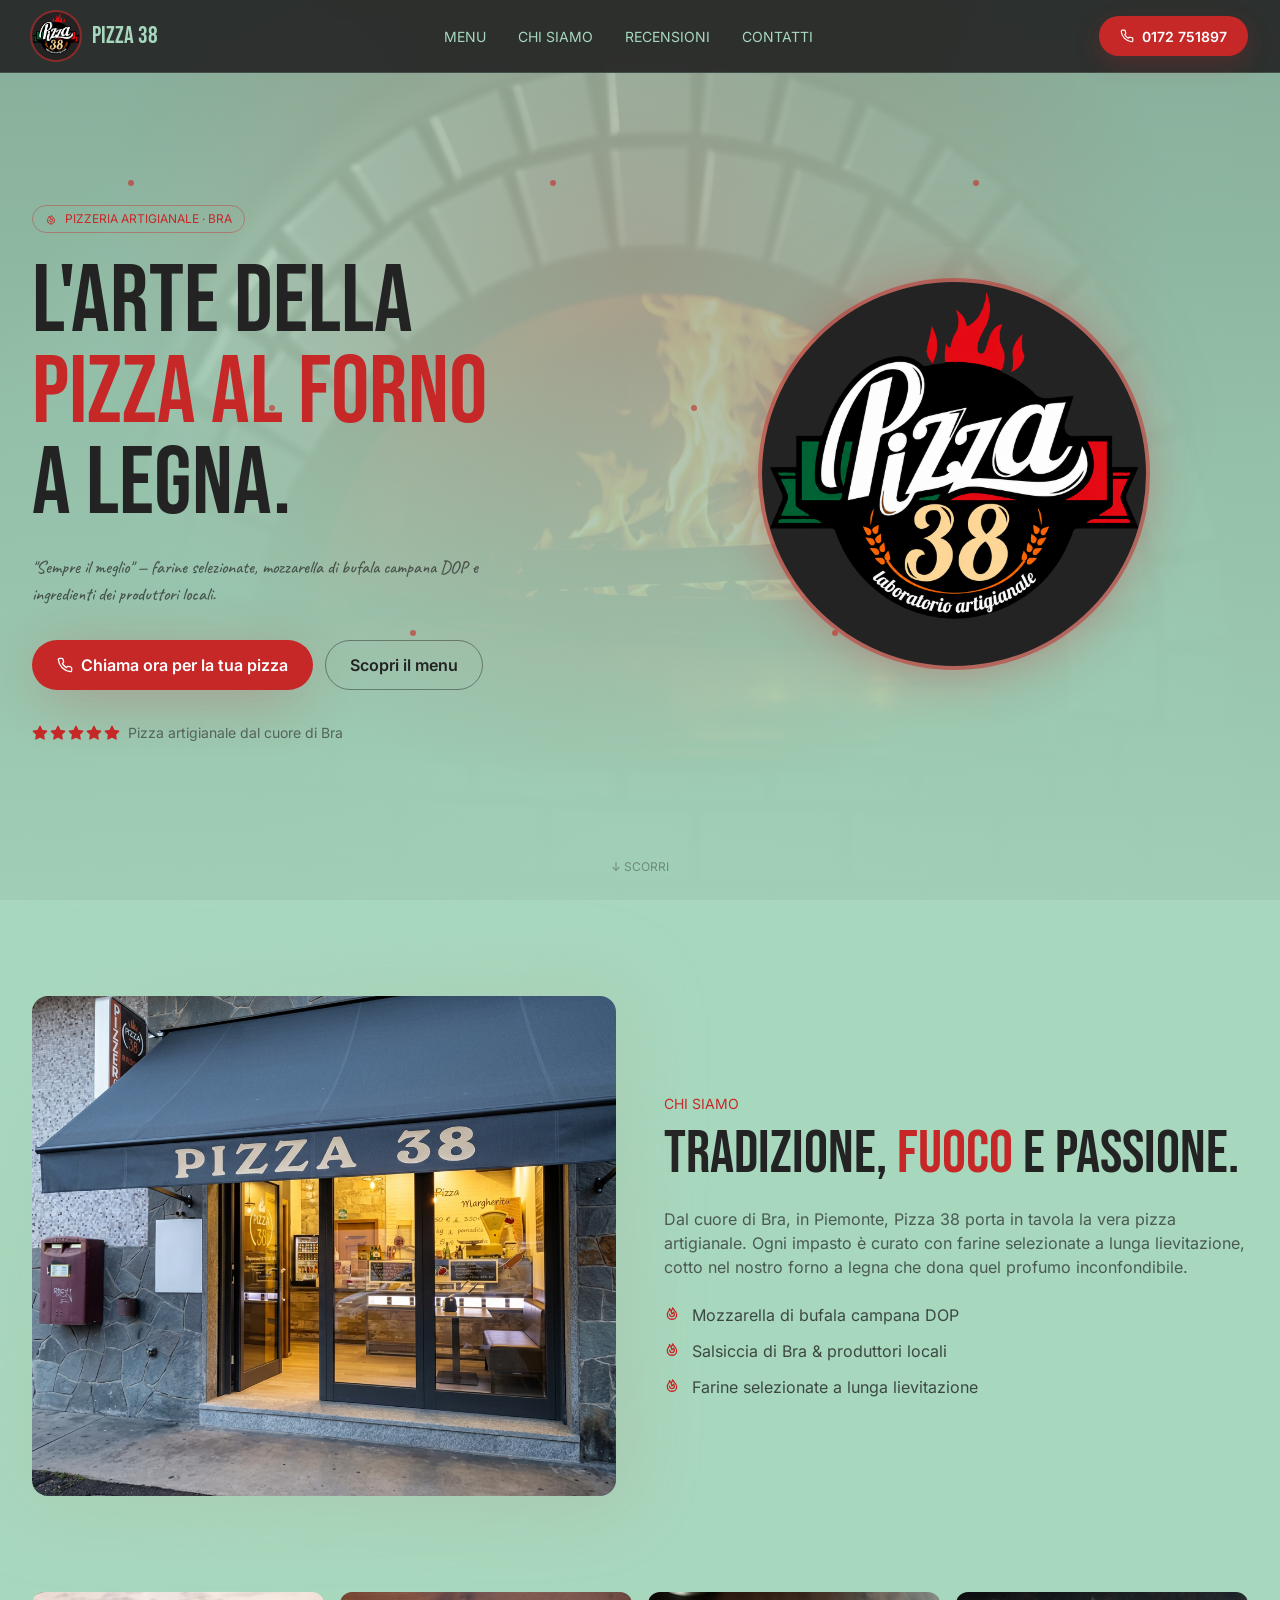
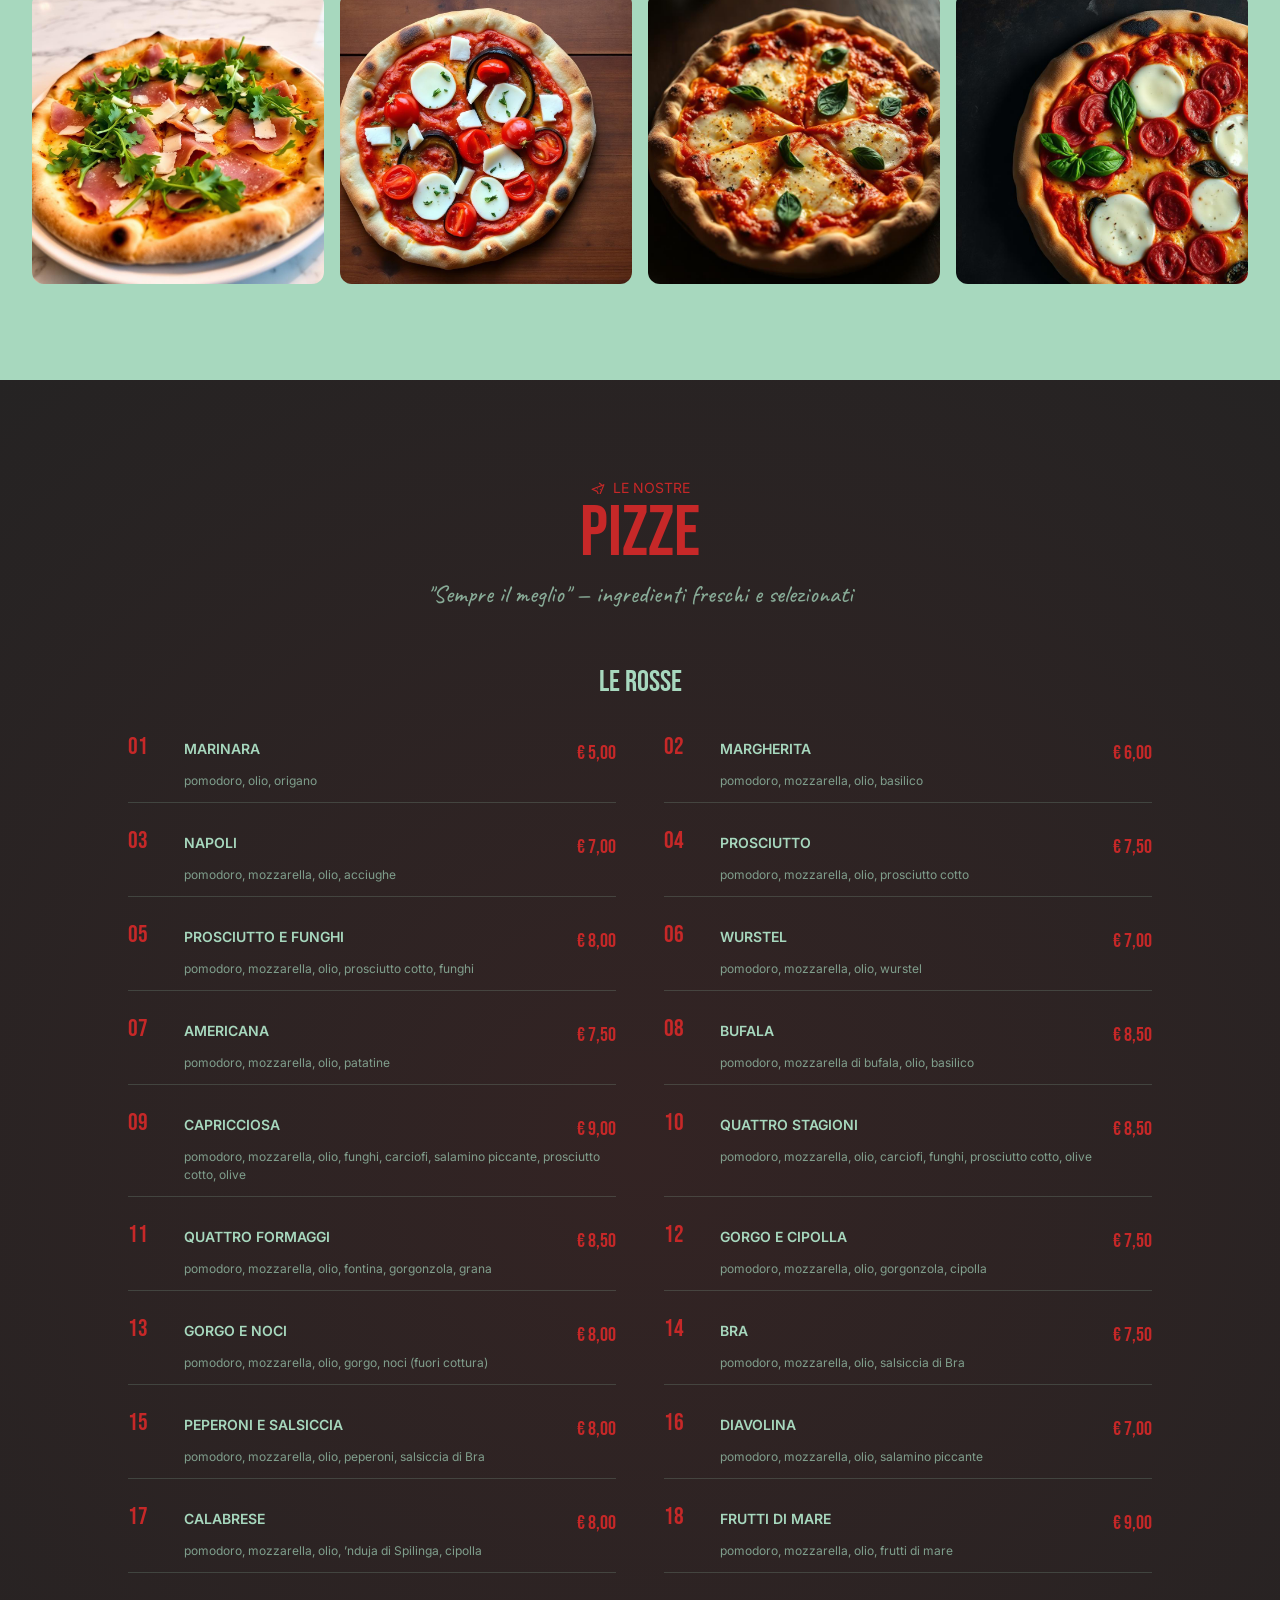
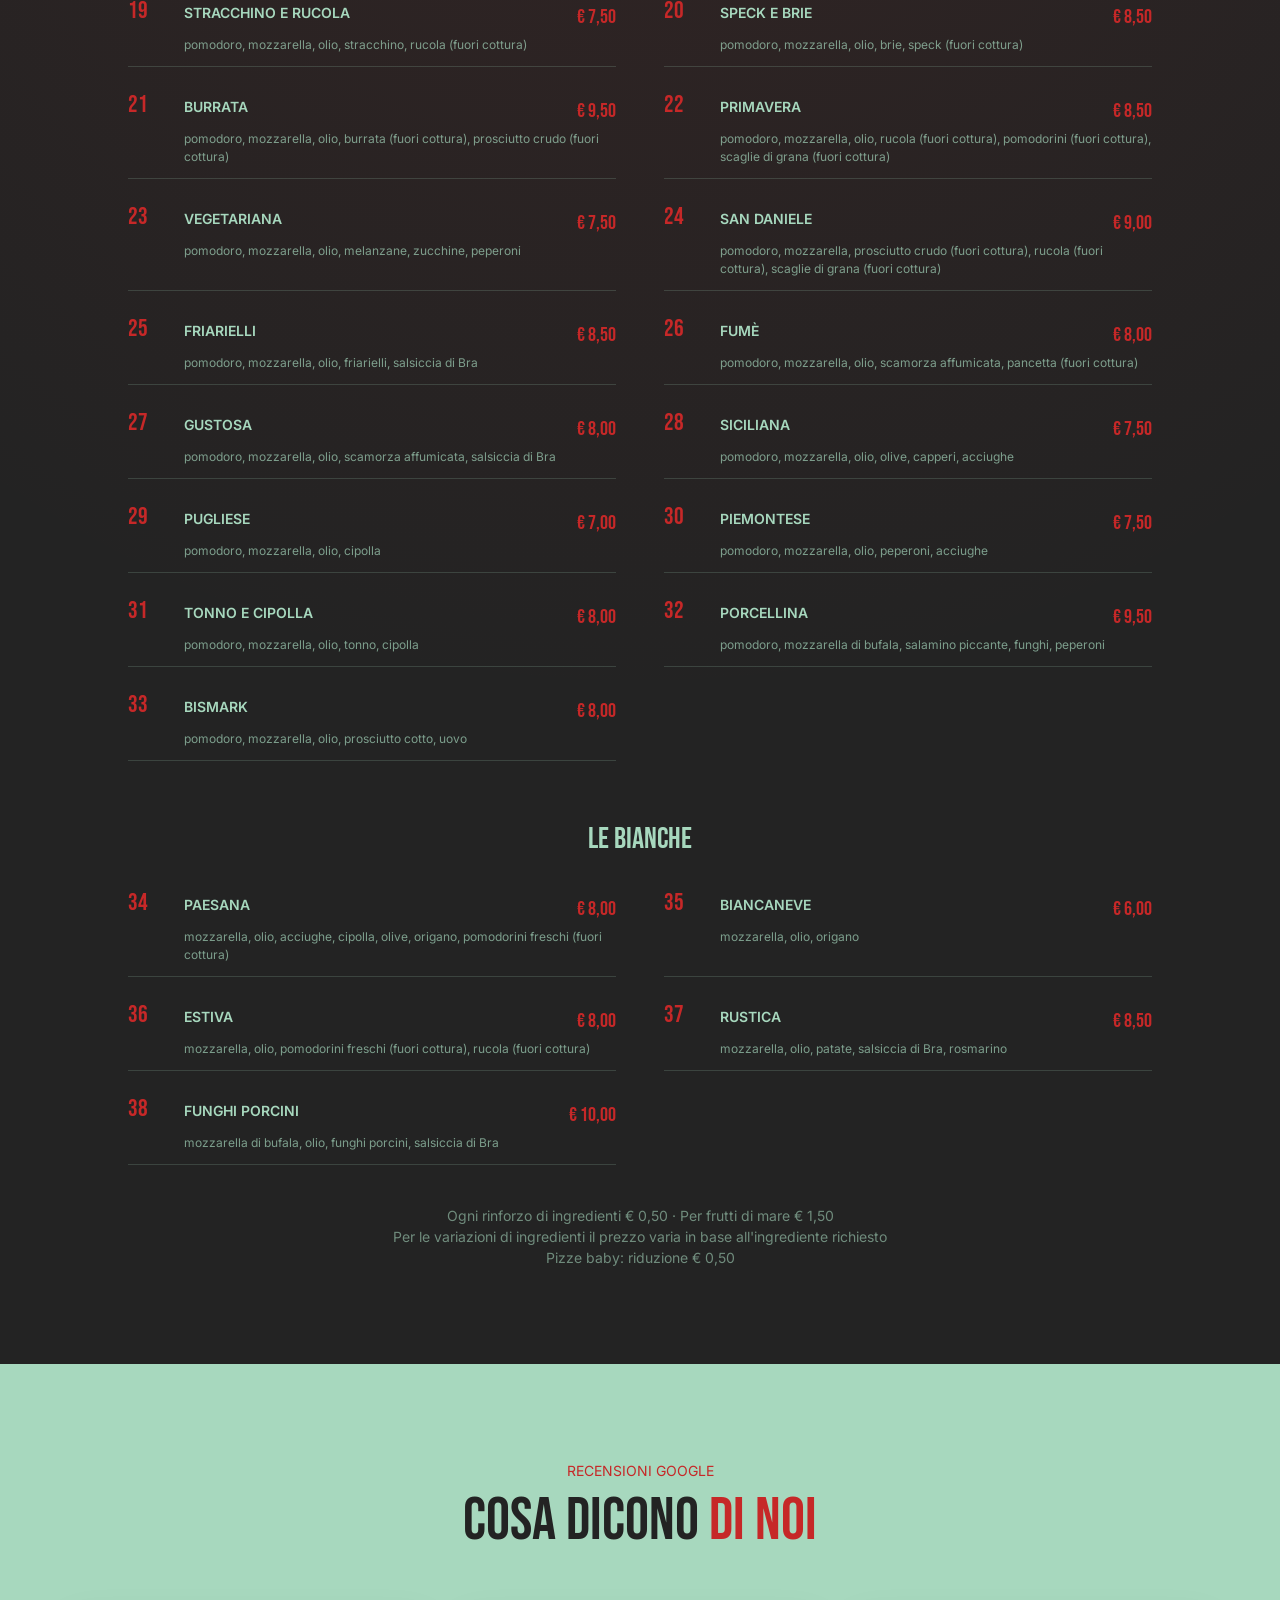
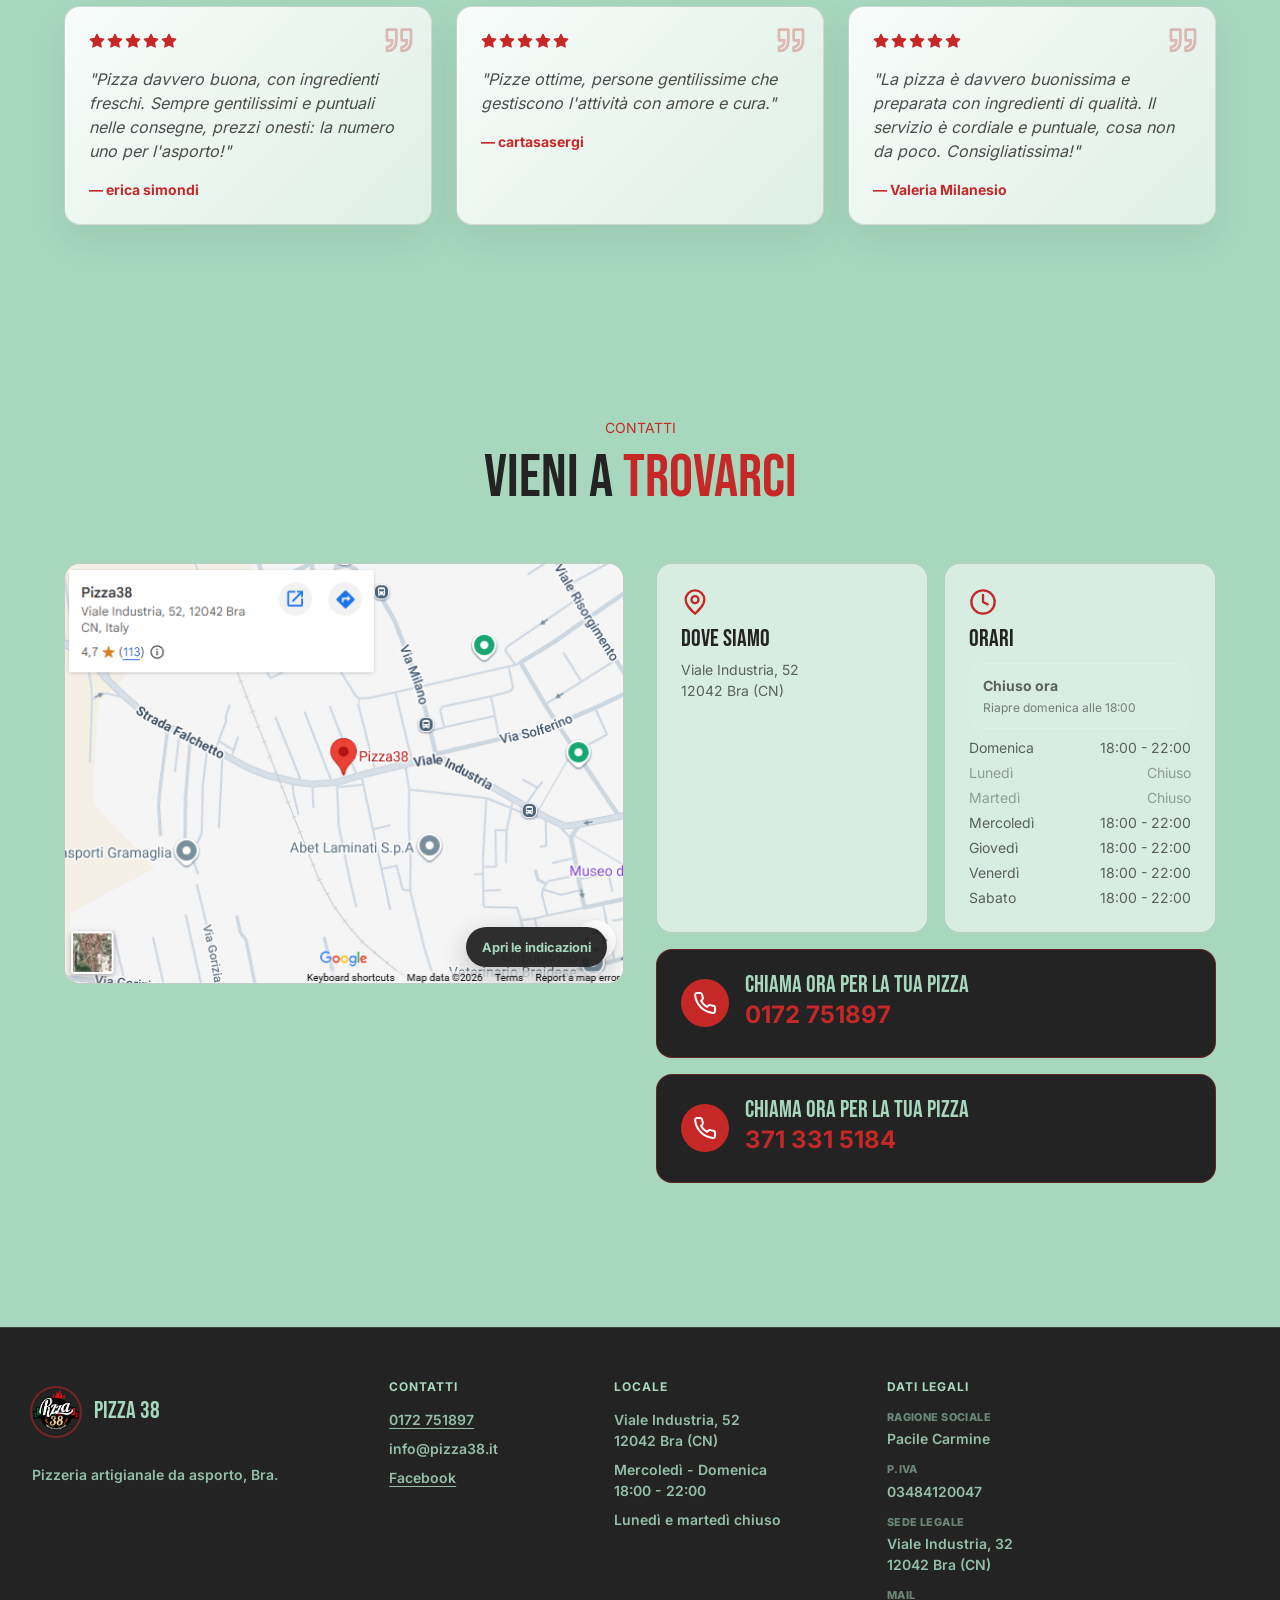
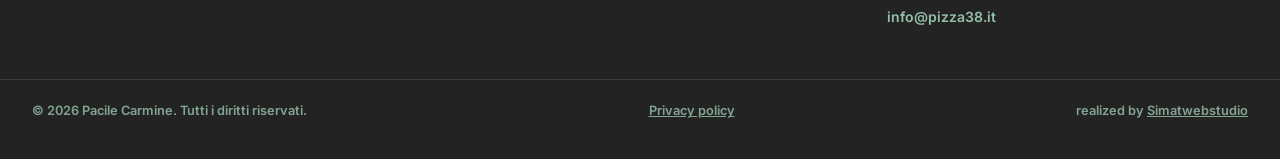
==== commit 2f5c2654: "Preparazione sito per la pubblicazione" ====
--- a/index.html
+++ b/index.html
@@ -3,38 +3,44 @@
   <head>
     <meta charset="UTF-8" />
     <meta name="viewport" content="width=device-width, initial-scale=1.0" />
-    <title>Pizza 38 &middot; Pizzeria Artigianale a Bra</title>
+    <title>Pizza 38 Bra | Pizzeria Artigianale e Pizza d'Asporto</title>
     <meta
       name="description"
-      content="Pizza 38 è la pizzeria artigianale a Bra: forno a legna, mozzarella di bufala DOP, ingredienti locali e impasti a lunga lievitazione."
+      content="Pizza 38 a Bra: pizza artigianale cotta nel forno a legna, ingredienti selezionati e impasti a lunga lievitazione. Scopri il menu e chiamaci."
     />
     <meta name="author" content="Pizza 38" />
-    <meta name="robots" content="index, follow" />
-    <meta name="theme-color" content="#121212" />
-    <link rel="canonical" href="https://www.pizza38bra.it/" />
-
-    <meta property="og:title" content="Pizza 38 &middot; Pizzeria Artigianale a Bra" />
-    <meta property="og:description" content="Forno a legna, ingredienti selezionati e tradizione piemontese nel cuore di Bra." />
+    <meta name="robots" content="index, follow, max-image-preview:large, max-snippet:-1, max-video-preview:-1" />
+    <meta name="theme-color" content="#232323" />
+    <link rel="canonical" href="https://pizza38.it/" />
+
+    <meta property="og:title" content="Pizza 38 Bra | Pizzeria Artigianale e Pizza d'Asporto" />
+    <meta property="og:description" content="Pizza artigianale al forno a legna a Bra, con ingredienti selezionati e impasti a lunga lievitazione. Scopri il menu di Pizza 38." />
     <meta property="og:type" content="website" />
-    <meta property="og:image" content="images/logo.png" />
+    <meta property="og:url" content="https://pizza38.it/" />
+    <meta property="og:site_name" content="Pizza 38" />
+    <meta property="og:image" content="https://pizza38.it/images/social-preview.png" />
+    <meta property="og:image:secure_url" content="https://pizza38.it/images/social-preview.png" />
+    <meta property="og:image:type" content="image/png" />
+    <meta property="og:image:width" content="1200" />
+    <meta property="og:image:height" content="630" />
+    <meta property="og:image:alt" content="Logo di Pizza 38, pizzeria artigianale a Bra" />
     <meta property="og:locale" content="it_IT" />
 
     <meta name="twitter:card" content="summary_large_image" />
-    <meta name="twitter:title" content="Pizza 38 &middot; Pizzeria Artigianale a Bra" />
-    <meta name="twitter:description" content="Forno a legna, ingredienti selezionati e tradizione piemontese." />
-    <meta name="twitter:image" content="images/logo.png" />
-
-    <link rel="preconnect" href="https://fonts.googleapis.com" />
-    <link rel="preconnect" href="https://fonts.gstatic.com" crossorigin />
-    <link
-      href="https://fonts.googleapis.com/css2?family=Caveat:wght@500;700&family=Bebas+Neue&family=Inter:wght@400;500;600&display=swap"
-      rel="stylesheet"
-    />
+    <meta name="twitter:title" content="Pizza 38 Bra | Pizzeria Artigianale e Pizza d'Asporto" />
+    <meta name="twitter:description" content="Pizza artigianale al forno a legna a Bra, con ingredienti selezionati e impasti a lunga lievitazione." />
+    <meta name="twitter:image" content="https://pizza38.it/images/social-preview.png" />
+    <meta name="twitter:image:alt" content="Logo di Pizza 38, pizzeria artigianale a Bra" />
+
     <link rel="icon" href="icons/favicon.ico" sizes="any" />
     <link rel="icon" type="image/png" href="icons/favicon-32.png" sizes="32x32" />
     <link rel="icon" type="image/png" href="icons/favicon-16.png" sizes="16x16" />
-    <link rel="apple-touch-icon" href="icons/apple-touch-icon.png" />
+    <link rel="icon" type="image/png" href="icons/favicon-48.png" sizes="48x48" />
+    <link rel="icon" type="image/png" href="icons/favicon-96.png" sizes="96x96" />
+    <link rel="apple-touch-icon" href="icons/apple-touch-icon.png" sizes="180x180" />
     <link rel="manifest" href="manifest.json" />
+    <meta name="msapplication-TileColor" content="#232323" />
+    <meta name="msapplication-TileImage" content="icons/mstile-150.png" />
     <link rel="preload" as="image" href="images/oven.jpg" />
     <link rel="stylesheet" href="styles.css" />
 
@@ -42,10 +48,26 @@
       {
         "@context": "https://schema.org",
         "@type": "Restaurant",
+        "@id": "https://pizza38.it/#restaurant",
         "name": "Pizza 38",
-        "servesCuisine": "Pizza",
-        "telephone": "+390172751897",
-        "image": "images/logo.png",
+        "legalName": "Pacile Carmine",
+        "description": "Pizzeria artigianale a Bra con forno a legna, ingredienti selezionati e impasti a lunga lievitazione.",
+        "url": "https://pizza38.it/",
+        "logo": "https://pizza38.it/images/logo.png",
+        "image": [
+          "https://pizza38.it/images/pizza-formaggi.jpg",
+          "https://pizza38.it/images/storefront.jpg",
+          "https://pizza38.it/images/social-preview.png"
+        ],
+        "email": "info@pizza38.it",
+        "telephone": ["+390172751897", "+393713315184"],
+        "vatID": "IT03484120047",
+        "priceRange": "€",
+        "currenciesAccepted": "EUR",
+        "servesCuisine": ["Pizza", "Cucina italiana"],
+        "menu": "https://pizza38.it/#menu",
+        "hasMap": "https://www.google.com/maps/place/Pizza38/@44.6972814,7.838594,17z",
+        "sameAs": ["https://www.facebook.com/p/PIZZA-38-100063764610552/"],
         "address": {
           "@type": "PostalAddress",
           "streetAddress": "Viale Industria, 52",
@@ -54,6 +76,11 @@
           "addressRegion": "CN",
           "addressCountry": "IT"
         },
+        "geo": {
+          "@type": "GeoCoordinates",
+          "latitude": 44.6972814,
+          "longitude": 7.838594
+        },
         "openingHoursSpecification": [
           {
             "@type": "OpeningHoursSpecification",
@@ -61,8 +88,7 @@
             "opens": "18:00",
             "closes": "22:00"
           }
-        ],
-        "priceRange": "€"
+        ]
       }
     </script>
   </head>
@@ -108,7 +134,7 @@
       <div class="site-container nav-shell">
         <a href="#home" class="brand-link" aria-label="Pizza 38 - torna alla home">
           <span class="brand-mark">
-            <img src="images/logo.png" alt="Pizza 38 logo" width="861" height="934" />
+            <img src="images/logo.png" alt="Logo Pizza 38" width="1254" height="1254" />
           </span>
           <span class="brand-name">PIZZA 38</span>
         </a>
@@ -137,7 +163,7 @@
     <main>
       <section id="home" class="hero-section">
         <div class="hero-bg" aria-hidden="true">
-          <img src="images/oven.jpg" alt="" width="1536" height="1024" />
+          <img src="images/oven.jpg" alt="" width="1536" height="1024" fetchpriority="high" />
           <span class="hero-gradient"></span>
           <span class="radial-flame"></span>
         </div>
@@ -189,7 +215,7 @@
           <div class="hero-logo-wrap">
             <div class="hero-logo-glow" aria-hidden="true"></div>
             <div class="hero-logo">
-              <img src="images/logo.png" alt="Pizza 38" width="861" height="934" />
+              <img src="images/logo.png" alt="Pizza 38" width="1254" height="1254" />
             </div>
           </div>
         </div>
@@ -246,52 +272,54 @@
 
           <h3 class="menu-group-title">LE ROSSE</h3>
           <div class="menu-grid">
-            <article class="menu-item"><span>01</span><div><header><h4>Marinara</h4><strong>&euro; 4,00</strong></header><p>pomodoro, olio, origano</p></div></article>
-            <article class="menu-item"><span>02</span><div><header><h4>Margherita</h4><strong>&euro; 5,50</strong></header><p>pomodoro, mozzarella, olio, basilico</p></div></article>
-            <article class="menu-item"><span>03</span><div><header><h4>Napoli</h4><strong>&euro; 6,50</strong></header><p>pomodoro, mozzarella, acciughe, capperi</p></div></article>
-            <article class="menu-item"><span>04</span><div><header><h4>Prosciutto</h4><strong>&euro; 7,00</strong></header><p>pomodoro, mozzarella, prosciutto cotto</p></div></article>
-            <article class="menu-item"><span>05</span><div><header><h4>Prosciutto e Funghi</h4><strong>&euro; 7,50</strong></header><p>pomodoro, mozzarella, prosciutto cotto, funghi</p></div></article>
-            <article class="menu-item"><span>06</span><div><header><h4>Wurstel</h4><strong>&euro; 7,00</strong></header><p>pomodoro, mozzarella, wurstel</p></div></article>
-            <article class="menu-item"><span>07</span><div><header><h4>Ananas</h4><strong>&euro; 7,50</strong></header><p>pomodoro, mozzarella, prosciutto cotto, ananas</p></div></article>
-            <article class="menu-item"><span>08</span><div><header><h4>Bufala</h4><strong>&euro; 8,50</strong></header><p>pomodoro, mozzarella di bufala DOP, basilico</p></div></article>
-            <article class="menu-item"><span>09</span><div><header><h4>Capricciosa</h4><strong>&euro; 8,00</strong></header><p>pomodoro, mozzarella, prosciutto, funghi, carciofi, olive</p></div></article>
-            <article class="menu-item"><span>10</span><div><header><h4>Quattro Stagioni</h4><strong>&euro; 8,50</strong></header><p>pomodoro, mozzarella, olive, carciofi, funghi, prosciutto</p></div></article>
-            <article class="menu-item"><span>11</span><div><header><h4>Quattro Formaggi</h4><strong>&euro; 8,00</strong></header><p>pomodoro, mozzarella, fontina, gorgonzola, grana</p></div></article>
-            <article class="menu-item"><span>12</span><div><header><h4>Gorgo e Cipolla</h4><strong>&euro; 8,00</strong></header><p>pomodoro, mozzarella, gorgonzola, cipolla</p></div></article>
-            <article class="menu-item"><span>13</span><div><header><h4>Gorgo e Noci</h4><strong>&euro; 8,00</strong></header><p>pomodoro, mozzarella, gorgonzola, noci</p></div></article>
-            <article class="menu-item"><span>14</span><div><header><h4>Bra</h4><strong>&euro; 7,50</strong></header><p>pomodoro, mozzarella, salsiccia di Bra, scaglie di grana</p></div></article>
-            <article class="menu-item"><span>15</span><div><header><h4>Peperoni e Salsiccia</h4><strong>&euro; 7,50</strong></header><p>pomodoro, mozzarella, peperoni, salsiccia</p></div></article>
-            <article class="menu-item"><span>16</span><div><header><h4>Diavola</h4><strong>&euro; 7,00</strong></header><p>pomodoro, mozzarella, salame piccante</p></div></article>
-            <article class="menu-item"><span>17</span><div><header><h4>Frutti di Mare</h4><strong>&euro; 8,50</strong></header><p>pomodoro, mozzarella, frutti di mare misti</p></div></article>
-            <article class="menu-item"><span>18</span><div><header><h4>Stracchino e Rucola</h4><strong>&euro; 7,50</strong></header><p>pomodoro, mozzarella, stracchino, rucola (fuori cottura)</p></div></article>
-            <article class="menu-item"><span>19</span><div><header><h4>Speck e Brie</h4><strong>&euro; 8,50</strong></header><p>pomodoro, mozzarella, brie, speck (fuori cottura)</p></div></article>
-            <article class="menu-item"><span>20</span><div><header><h4>Burrata</h4><strong>&euro; 9,50</strong></header><p>pomodoro, mozzarella, burrata, prosciutto crudo (fuori cottura)</p></div></article>
-            <article class="menu-item"><span>21</span><div><header><h4>Primavera</h4><strong>&euro; 8,00</strong></header><p>pomodoro, mozzarella, verdure di stagione</p></div></article>
-            <article class="menu-item"><span>22</span><div><header><h4>Vegetariana</h4><strong>&euro; 7,50</strong></header><p>pomodoro, mozzarella, verdure miste, peperoni</p></div></article>
-            <article class="menu-item"><span>23</span><div><header><h4>San Daniele</h4><strong>&euro; 8,50</strong></header><p>pomodoro, mozzarella, prosciutto crudo San Daniele, grana</p></div></article>
-            <article class="menu-item"><span>24</span><div><header><h4>Fiarelli</h4><strong>&euro; 8,50</strong></header><p>pomodoro, mozzarella, friarielli, salsiccia di Bra</p></div></article>
-            <article class="menu-item"><span>25</span><div><header><h4>Fum&egrave;</h4><strong>&euro; 8,00</strong></header><p>pomodoro, mozzarella, scamorza affumicata, speck</p></div></article>
-            <article class="menu-item"><span>26</span><div><header><h4>Gustosa</h4><strong>&euro; 7,50</strong></header><p>pomodoro, mozzarella, salsiccia, cipolla</p></div></article>
-            <article class="menu-item"><span>27</span><div><header><h4>Siciliana</h4><strong>&euro; 7,50</strong></header><p>pomodoro, mozzarella, melanzane, ricotta</p></div></article>
-            <article class="menu-item"><span>28</span><div><header><h4>Pugliese</h4><strong>&euro; 8,00</strong></header><p>pomodoro, mozzarella, cime di rapa, salsiccia</p></div></article>
-            <article class="menu-item"><span>29</span><div><header><h4>Piemontese</h4><strong>&euro; 8,00</strong></header><p>pomodoro, mozzarella, salsiccia di Bra, fonduta</p></div></article>
-            <article class="menu-item"><span>30</span><div><header><h4>Tonno e Cipolla</h4><strong>&euro; 7,50</strong></header><p>pomodoro, mozzarella, tonno, cipolla</p></div></article>
-            <article class="menu-item"><span>31</span><div><header><h4>Porchetta</h4><strong>&euro; 8,00</strong></header><p>pomodoro, mozzarella di bufala, salsiccia piccante, friarielli, peperoni</p></div></article>
-            <article class="menu-item"><span>32</span><div><header><h4>Bismark</h4><strong>&euro; 7,50</strong></header><p>pomodoro, mozzarella, prosciutto cotto, uovo</p></div></article>
+            <article class="menu-item"><span>01</span><div><header><h4>Marinara</h4><strong>&euro; 5,00</strong></header><p>pomodoro, olio, origano</p></div></article>
+            <article class="menu-item"><span>02</span><div><header><h4>Margherita</h4><strong>&euro; 6,00</strong></header><p>pomodoro, mozzarella, olio, basilico</p></div></article>
+            <article class="menu-item"><span>03</span><div><header><h4>Napoli</h4><strong>&euro; 7,00</strong></header><p>pomodoro, mozzarella, olio, acciughe</p></div></article>
+            <article class="menu-item"><span>04</span><div><header><h4>Prosciutto</h4><strong>&euro; 7,50</strong></header><p>pomodoro, mozzarella, olio, prosciutto cotto</p></div></article>
+            <article class="menu-item"><span>05</span><div><header><h4>Prosciutto e Funghi</h4><strong>&euro; 8,00</strong></header><p>pomodoro, mozzarella, olio, prosciutto cotto, funghi</p></div></article>
+            <article class="menu-item"><span>06</span><div><header><h4>Wurstel</h4><strong>&euro; 7,00</strong></header><p>pomodoro, mozzarella, olio, wurstel</p></div></article>
+            <article class="menu-item"><span>07</span><div><header><h4>Americana</h4><strong>&euro; 7,50</strong></header><p>pomodoro, mozzarella, olio, patatine</p></div></article>
+            <article class="menu-item"><span>08</span><div><header><h4>Bufala</h4><strong>&euro; 8,50</strong></header><p>pomodoro, mozzarella di bufala, olio, basilico</p></div></article>
+            <article class="menu-item"><span>09</span><div><header><h4>Capricciosa</h4><strong>&euro; 9,00</strong></header><p>pomodoro, mozzarella, olio, funghi, carciofi, salamino piccante, prosciutto cotto, olive</p></div></article>
+            <article class="menu-item"><span>10</span><div><header><h4>Quattro Stagioni</h4><strong>&euro; 8,50</strong></header><p>pomodoro, mozzarella, olio, carciofi, funghi, prosciutto cotto, olive</p></div></article>
+            <article class="menu-item"><span>11</span><div><header><h4>Quattro Formaggi</h4><strong>&euro; 8,50</strong></header><p>pomodoro, mozzarella, olio, fontina, gorgonzola, grana</p></div></article>
+            <article class="menu-item"><span>12</span><div><header><h4>Gorgo e Cipolla</h4><strong>&euro; 7,50</strong></header><p>pomodoro, mozzarella, olio, gorgonzola, cipolla</p></div></article>
+            <article class="menu-item"><span>13</span><div><header><h4>Gorgo e Noci</h4><strong>&euro; 8,00</strong></header><p>pomodoro, mozzarella, olio, gorgo, noci (fuori cottura)</p></div></article>
+            <article class="menu-item"><span>14</span><div><header><h4>Bra</h4><strong>&euro; 7,50</strong></header><p>pomodoro, mozzarella, olio, salsiccia di Bra</p></div></article>
+            <article class="menu-item"><span>15</span><div><header><h4>Peperoni e Salsiccia</h4><strong>&euro; 8,00</strong></header><p>pomodoro, mozzarella, olio, peperoni, salsiccia di Bra</p></div></article>
+            <article class="menu-item"><span>16</span><div><header><h4>Diavolina</h4><strong>&euro; 7,00</strong></header><p>pomodoro, mozzarella, olio, salamino piccante</p></div></article>
+            <article class="menu-item"><span>17</span><div><header><h4>Calabrese</h4><strong>&euro; 8,00</strong></header><p>pomodoro, mozzarella, olio, &rsquo;nduja di Spilinga, cipolla</p></div></article>
+            <article class="menu-item"><span>18</span><div><header><h4>Frutti di Mare</h4><strong>&euro; 9,00</strong></header><p>pomodoro, mozzarella, olio, frutti di mare</p></div></article>
+            <article class="menu-item"><span>19</span><div><header><h4>Stracchino e Rucola</h4><strong>&euro; 7,50</strong></header><p>pomodoro, mozzarella, olio, stracchino, rucola (fuori cottura)</p></div></article>
+            <article class="menu-item"><span>20</span><div><header><h4>Speck e Brie</h4><strong>&euro; 8,50</strong></header><p>pomodoro, mozzarella, olio, brie, speck (fuori cottura)</p></div></article>
+            <article class="menu-item"><span>21</span><div><header><h4>Burrata</h4><strong>&euro; 9,50</strong></header><p>pomodoro, mozzarella, olio, burrata (fuori cottura), prosciutto crudo (fuori cottura)</p></div></article>
+            <article class="menu-item"><span>22</span><div><header><h4>Primavera</h4><strong>&euro; 8,50</strong></header><p>pomodoro, mozzarella, olio, rucola (fuori cottura), pomodorini (fuori cottura), scaglie di grana (fuori cottura)</p></div></article>
+            <article class="menu-item"><span>23</span><div><header><h4>Vegetariana</h4><strong>&euro; 7,50</strong></header><p>pomodoro, mozzarella, olio, melanzane, zucchine, peperoni</p></div></article>
+            <article class="menu-item"><span>24</span><div><header><h4>San Daniele</h4><strong>&euro; 9,00</strong></header><p>pomodoro, mozzarella, prosciutto crudo (fuori cottura), rucola (fuori cottura), scaglie di grana (fuori cottura)</p></div></article>
+            <article class="menu-item"><span>25</span><div><header><h4>Friarielli</h4><strong>&euro; 8,50</strong></header><p>pomodoro, mozzarella, olio, friarielli, salsiccia di Bra</p></div></article>
+            <article class="menu-item"><span>26</span><div><header><h4>Fum&egrave;</h4><strong>&euro; 8,00</strong></header><p>pomodoro, mozzarella, olio, scamorza affumicata, pancetta (fuori cottura)</p></div></article>
+            <article class="menu-item"><span>27</span><div><header><h4>Gustosa</h4><strong>&euro; 8,00</strong></header><p>pomodoro, mozzarella, olio, scamorza affumicata, salsiccia di Bra</p></div></article>
+            <article class="menu-item"><span>28</span><div><header><h4>Siciliana</h4><strong>&euro; 7,50</strong></header><p>pomodoro, mozzarella, olio, olive, capperi, acciughe</p></div></article>
+            <article class="menu-item"><span>29</span><div><header><h4>Pugliese</h4><strong>&euro; 7,00</strong></header><p>pomodoro, mozzarella, olio, cipolla</p></div></article>
+            <article class="menu-item"><span>30</span><div><header><h4>Piemontese</h4><strong>&euro; 7,50</strong></header><p>pomodoro, mozzarella, olio, peperoni, acciughe</p></div></article>
+            <article class="menu-item"><span>31</span><div><header><h4>Tonno e Cipolla</h4><strong>&euro; 8,00</strong></header><p>pomodoro, mozzarella, olio, tonno, cipolla</p></div></article>
+            <article class="menu-item"><span>32</span><div><header><h4>Porcellina</h4><strong>&euro; 9,50</strong></header><p>pomodoro, mozzarella di bufala, salamino piccante, funghi, peperoni</p></div></article>
+            <article class="menu-item"><span>33</span><div><header><h4>Bismark</h4><strong>&euro; 8,00</strong></header><p>pomodoro, mozzarella, olio, prosciutto cotto, uovo</p></div></article>
           </div>
 
           <h3 class="menu-group-title menu-group-title-spaced">LE BIANCHE</h3>
           <div class="menu-grid">
-            <article class="menu-item"><span>33</span><div><header><h4>Paesana</h4><strong>&euro; 7,00</strong></header><p>mozzarella, olio, salsiccia, cipolla</p></div></article>
-            <article class="menu-item"><span>34</span><div><header><h4>Biancaneve</h4><strong>&euro; 8,00</strong></header><p>mozzarella, panna, prosciutto cotto, funghi</p></div></article>
-            <article class="menu-item"><span>35</span><div><header><h4>Estiva</h4><strong>&euro; 7,50</strong></header><p>mozzarella, pomodorini, rucola (fuori cottura)</p></div></article>
-            <article class="menu-item"><span>36</span><div><header><h4>Rustica</h4><strong>&euro; 8,00</strong></header><p>mozzarella, salsiccia, friarielli (fuori cottura)</p></div></article>
-            <article class="menu-item"><span>37</span><div><header><h4>Funghi Porcini</h4><strong>&euro; 10,00</strong></header><p>mozzarella di bufala, olio, funghi porcini, salsiccia di Bra</p></div></article>
+            <article class="menu-item"><span>34</span><div><header><h4>Paesana</h4><strong>&euro; 8,00</strong></header><p>mozzarella, olio, acciughe, cipolla, olive, origano, pomodorini freschi (fuori cottura)</p></div></article>
+            <article class="menu-item"><span>35</span><div><header><h4>Biancaneve</h4><strong>&euro; 6,00</strong></header><p>mozzarella, olio, origano</p></div></article>
+            <article class="menu-item"><span>36</span><div><header><h4>Estiva</h4><strong>&euro; 8,00</strong></header><p>mozzarella, olio, pomodorini freschi (fuori cottura), rucola (fuori cottura)</p></div></article>
+            <article class="menu-item"><span>37</span><div><header><h4>Rustica</h4><strong>&euro; 8,50</strong></header><p>mozzarella, olio, patate, salsiccia di Bra, rosmarino</p></div></article>
+            <article class="menu-item"><span>38</span><div><header><h4>Funghi Porcini</h4><strong>&euro; 10,00</strong></header><p>mozzarella di bufala, olio, funghi porcini, salsiccia di Bra</p></div></article>
           </div>
 
           <p class="menu-note">
-            Ogni rinforzo di ingredienti &euro; 0,50 &middot; Frutti di mare &euro; 1,50 &middot; Pizze baby riduzione &euro; 0,50<br />
-            Il prezzo varia in base all'ingrediente richiesto
+            Ogni rinforzo di ingredienti &euro; 0,50 &middot; Per frutti di mare &euro; 1,50<br />
+            Per le variazioni di ingredienti il prezzo varia in base all'ingrediente richiesto<br />
+            Pizze baby: riduzione &euro; 0,50
           </p>
         </div>
       </section>
@@ -311,8 +339,8 @@
               <svg class="icon"><use href="#icon-star"></use></svg>
               <svg class="icon"><use href="#icon-star"></use></svg>
             </div>
-            <p>&quot;Pizza veramente ottima, cotta bene e con ingredienti freschi. Bravi!&quot;</p>
-            <strong>&mdash; Roberto Panizzolo</strong>
+            <p>&quot;Pizza davvero buona, con ingredienti freschi. Sempre gentilissimi e puntuali nelle consegne, prezzi onesti: la numero uno per l'asporto!&quot;</p>
+            <strong>&mdash; erica simondi</strong>
           </article>
           <article class="review-card">
             <svg class="icon quote-icon"><use href="#icon-quote"></use></svg>
@@ -323,8 +351,8 @@
               <svg class="icon"><use href="#icon-star"></use></svg>
               <svg class="icon"><use href="#icon-star"></use></svg>
             </div>
-            <p>&quot;Pizza buona, personale gentile e prezzi giusti. Da consigliare!&quot;</p>
-            <strong>&mdash; Cristina R.</strong>
+            <p>&quot;Pizze ottime, persone gentilissime che gestiscono l'attivit&agrave; con amore e cura.&quot;</p>
+            <strong>&mdash; cartasasergi</strong>
           </article>
           <article class="review-card">
             <svg class="icon quote-icon"><use href="#icon-quote"></use></svg>
@@ -335,7 +363,7 @@
               <svg class="icon"><use href="#icon-star"></use></svg>
               <svg class="icon"><use href="#icon-star"></use></svg>
             </div>
-            <p>&quot;Una delle migliori pizze d'asporto di Bra. Impasto leggero e digeribile.&quot;</p>
+            <p>&quot;La pizza &egrave; davvero buonissima e preparata con ingredienti di qualit&agrave;. Il servizio &egrave; cordiale e puntuale, cosa non da poco. Consigliatissima!&quot;</p>
             <strong>&mdash; Valeria Milanesio</strong>
           </article>
         </div>
@@ -348,17 +376,25 @@
         </div>
 
         <div class="contact-grid">
-          <div class="map-frame animate-glow-pulse">
-            <iframe
-              title="Pizza 38 - Mappa"
-              src="https://www.google.com/maps?q=Pizza+38+Viale+Industria+52+Bra+CN&output=embed"
+          <a
+            class="map-frame animate-glow-pulse"
+            href="https://www.google.com/maps/place/Pizza38/@44.6972814,7.8360137,739m/data=!3m2!1e3!4b1!4m6!3m5!1s0x12d2ab08a4ac3659:0x68c634ce9d218374!8m2!3d44.6972814!4d7.838594!16s%2Fg%2F11f3tt4trg?entry=ttu&amp;g_ep=EgoyMDI2MDcxNS4wIKXMDSoASAFQAw%3D%3D"
+            target="_blank"
+            rel="noopener"
+            aria-label="Apri le indicazioni Google Maps per Pizza 38"
+          >
+            <img
+              src="images/map-pizza38.png"
+              alt="Mappa con la posizione di Pizza 38 in Viale Industria 52 a Bra"
+              width="551"
+              height="414"
               loading="lazy"
-              referrerpolicy="no-referrer-when-downgrade"
-            ></iframe>
-          </div>
+            />
+            <span class="map-action">Apri le indicazioni</span>
+          </a>
 
           <div class="contact-cards">
-            <a href="https://maps.app.goo.gl/n2YxMxurGBbLcXw38" target="_blank" rel="noopener" class="contact-card">
+            <a href="https://www.google.com/maps/place/Pizza38/@44.6972814,7.8360137,739m/data=!3m2!1e3!4b1!4m6!3m5!1s0x12d2ab08a4ac3659:0x68c634ce9d218374!8m2!3d44.6972814!4d7.838594!16s%2Fg%2F11f3tt4trg?entry=ttu&amp;g_ep=EgoyMDI2MDcxNS4wIKXMDSoASAFQAw%3D%3D" target="_blank" rel="noopener" class="contact-card">
               <svg class="icon card-icon"><use href="#icon-map-pin"></use></svg>
               <h3>Dove siamo</h3>
               <p>Viale Industria, 52<br />12042 Bra (CN)</p>
@@ -387,25 +423,57 @@
                 <strong>0172 751897</strong>
               </span>
             </a>
+            <a href="tel:+393713315184" class="contact-card phone-card">
+              <span class="phone-badge"><svg class="icon"><use href="#icon-phone"></use></svg></span>
+              <span>
+                <h3>Chiama ora per la tua pizza</h3>
+                <strong>371 331 5184</strong>
+              </span>
+            </a>
           </div>
         </div>
       </section>
     </main>
 
     <footer class="site-footer">
-      <div class="site-container footer-inner">
-        <div class="footer-brand">
-          <span class="footer-mark">
-            <img src="images/logo.png" alt="" width="861" height="934" loading="lazy" />
-          </span>
-          <span>PIZZA 38 &middot; BRA</span>
-        </div>
-        <div class="footer-social">
-          <a href="https://www.facebook.com/p/PIZZA-38-100063764610552/" target="_blank" rel="noopener" aria-label="Facebook">
-            <svg class="icon"><use href="#icon-facebook"></use></svg>
+      <div class="site-container footer-grid">
+        <div class="footer-brand-column">
+          <a class="footer-brand" href="#home" aria-label="Pizza 38 - torna alla home">
+            <span class="footer-mark">
+              <img src="images/logo.png" alt="" width="1254" height="1254" loading="lazy" />
+            </span>
+            <span>PIZZA 38</span>
           </a>
-        </div>
-        <p>&copy; <span data-current-year>2026</span> Pizza 38 &mdash; Pizzeria artigianale</p>
+          <p>Pizzeria artigianale da asporto, Bra.</p>
+        </div>
+
+        <div class="footer-column">
+          <h2>Contatti</h2>
+          <a href="tel:+390172751897">0172 751897</a>
+          <p>info@pizza38.it</p>
+          <a href="https://www.facebook.com/p/PIZZA-38-100063764610552/" target="_blank" rel="noopener noreferrer">Facebook</a>
+        </div>
+
+        <div class="footer-column">
+          <h2>Locale</h2>
+          <p>Viale Industria, 52<br />12042 Bra (CN)</p>
+          <p>Mercoled&igrave; - Domenica<br />18:00 - 22:00</p>
+          <p>Luned&igrave; e marted&igrave; chiuso</p>
+        </div>
+
+        <div class="footer-legal-column">
+          <h2>Dati legali</h2>
+          <p><span>Ragione sociale</span>Pacile Carmine</p>
+          <p><span>P.IVA</span>03484120047</p>
+          <p><span>Sede legale</span>Viale Industria, 32<br />12042 Bra (CN)</p>
+          <p><span>Mail</span>info@pizza38.it</p>
+        </div>
+      </div>
+
+      <div class="site-container footer-bottom">
+        <p>&copy; <span data-current-year>2026</span> Pacile Carmine. Tutti i diritti riservati.</p>
+        <a href="privacy.html">Privacy policy</a>
+        <p class="footer-credit">realized by <a href="mailto:simatwebstudio@gmail.com">Simatwebstudio</a></p>
       </div>
     </footer>
 
--- a/styles.css
+++ b/styles.css
@@ -1,12 +1,38 @@
+@font-face {
+  font-family: "Inter";
+  src: url("fonts/inter-latin-400-800.woff2") format("woff2");
+  font-style: normal;
+  font-weight: 400 800;
+  font-display: swap;
+}
+
+@font-face {
+  font-family: "Bebas Neue";
+  src: url("fonts/bebas-neue-latin-400.woff2") format("woff2");
+  font-style: normal;
+  font-weight: 400;
+  font-display: swap;
+}
+
+@font-face {
+  font-family: "Caveat";
+  src: url("fonts/caveat-latin-400-700.woff2") format("woff2");
+  font-style: normal;
+  font-weight: 400 700;
+  font-display: swap;
+}
+
 :root {
-  --background: 0 0% 7%;
-  --foreground: 40 30% 96%;
-  --brand-flame: 42 100% 55%;
-  --brand-ember: 18 90% 52%;
-  --brand-charcoal: 0 0% 11%;
-  --gradient-flame: linear-gradient(135deg, hsl(42 100% 55%), hsl(18 90% 52%));
-  --shadow-glow: 0 10px 60px -10px hsl(42 100% 55% / 0.6);
-  --shadow-ember: 0 0 80px hsl(18 90% 52% / 0.35);
+  --background: 148.16 38.58% 75.1%;
+  --foreground: 0 0% 13.73%;
+  --brand-mint: 148.16 38.58% 75.1%;
+  --brand-mint-soft: 148.16 38.58% 92%;
+  --brand-flame: 0 66.39% 46.67%;
+  --brand-charcoal: 0 0% 13.73%;
+  --surface: 0 0% 100%;
+  --on-dark: var(--brand-mint);
+  --gradient-flame: hsl(var(--brand-flame));
+  --shadow-glow: 0 10px 60px -10px hsl(var(--brand-flame) / 0.45);
   --container: 1400px;
   --radius-sm: 0.75rem;
   --radius-md: 1rem;
@@ -119,31 +145,34 @@
 
 .button-flame {
   background: var(--gradient-flame);
-  color: #000;
+  color: #fff;
+  box-shadow: 0 8px 24px hsl(var(--brand-flame) / 0.24);
 }
 
 .button-outline {
-  border-color: hsl(0 0% 100% / 0.2);
+  border-color: hsl(var(--brand-charcoal) / 0.45);
   color: hsl(var(--foreground));
 }
 
 .button-outline:hover {
-  background: hsl(0 0% 100% / 0.05);
-  border-color: hsl(var(--brand-flame));
+  background: hsl(var(--brand-charcoal));
+  border-color: hsl(var(--brand-charcoal));
+  color: hsl(var(--on-dark));
 }
 
 .site-header {
   position: fixed;
   inset: 0 0 auto;
   z-index: 50;
-  border-bottom: 1px solid hsl(0 0% 100% / 0.05);
-  background: hsl(var(--background) / 0.7);
+  border-bottom: 1px solid hsl(var(--brand-mint) / 0.18);
+  background: hsl(var(--brand-charcoal) / 0.9);
+  color: hsl(var(--on-dark));
   backdrop-filter: blur(12px);
   transition: background-color var(--transition), box-shadow var(--transition);
 }
 
 .site-header.is-scrolled {
-  background: hsl(var(--background) / 0.9);
+  background: hsl(var(--brand-charcoal) / 0.97);
   box-shadow: 0 14px 35px hsl(0 0% 0% / 0.22);
 }
 
@@ -168,7 +197,7 @@
   place-items: center;
   overflow: hidden;
   border-radius: 999px;
-  background: #000;
+  background: hsl(var(--brand-charcoal));
 }
 
 .brand-mark {
@@ -224,10 +253,10 @@
   place-items: center;
   width: 2.5rem;
   height: 2.5rem;
-  border: 1px solid hsl(0 0% 100% / 0.15);
+  border: 1px solid hsl(var(--brand-mint) / 0.3);
   border-radius: 999px;
-  background: hsl(0 0% 100% / 0.05);
-  color: hsl(var(--foreground));
+  background: hsl(var(--brand-mint) / 0.08);
+  color: hsl(var(--on-dark));
   cursor: pointer;
 }
 
@@ -272,16 +301,22 @@
   width: 100%;
   height: 100%;
   object-fit: cover;
-  opacity: 0.3;
+  opacity: 0.4;
+  filter: contrast(1.08) saturate(0.9);
 }
 
 .hero-gradient {
-  background: linear-gradient(to top, hsl(var(--background)), hsl(var(--background) / 0.85), hsl(var(--background) / 0.6));
+  background: linear-gradient(
+    to top,
+    hsl(var(--background) / 0.88) 0%,
+    hsl(var(--background) / 0.7) 50%,
+    hsl(var(--background) / 0.48) 100%
+  );
 }
 
 .radial-flame,
 .menu-radial {
-  background: radial-gradient(circle at 50% 30%, hsl(42 100% 55% / 0.18), transparent 60%);
+  background: radial-gradient(circle at 50% 30%, hsl(var(--brand-flame) / 0.2), transparent 60%);
 }
 
 .sparks {
@@ -350,6 +385,7 @@
   color: hsl(var(--foreground) / 0.7);
   font-family: "Caveat", cursive;
   font-size: 1.125rem;
+  font-weight: 500;
 }
 
 .button-row {
@@ -394,7 +430,7 @@
   position: absolute;
   inset: 0;
   border-radius: 999px;
-  background: radial-gradient(circle at 50% 30%, hsl(42 100% 55% / 0.18), transparent 60%);
+  background: radial-gradient(circle at 50% 30%, hsl(var(--brand-flame) / 0.22), transparent 60%);
   filter: blur(40px);
   transform: scale(1.1);
 }
@@ -407,7 +443,7 @@
   height: 16rem;
   overflow: hidden;
   border-radius: 999px;
-  background: #000;
+  background: hsl(var(--brand-charcoal));
   box-shadow: var(--shadow-glow), 0 0 0 4px hsl(var(--brand-flame) / 0.5);
   animation: float 6s ease-in-out infinite;
 }
@@ -452,7 +488,7 @@
   position: absolute;
   inset: -1rem;
   border-radius: 1.5rem;
-  background: linear-gradient(135deg, hsl(var(--brand-flame) / 0.2), hsl(var(--brand-ember) / 0.2));
+  background: linear-gradient(135deg, hsl(var(--brand-mint) / 0.7), hsl(var(--brand-flame) / 0.18));
   filter: blur(40px);
   opacity: 0.6;
   transition: opacity var(--transition);
@@ -544,6 +580,7 @@
   overflow: hidden;
   padding-block: 6rem;
   background: hsl(var(--brand-charcoal));
+  color: hsl(var(--on-dark));
 }
 
 .menu-radial {
@@ -568,9 +605,10 @@
 
 .menu-subtitle {
   margin: 0.5rem 0 0;
-  color: hsl(var(--foreground) / 0.7);
+  color: hsl(var(--on-dark) / 0.75);
   font-family: "Caveat", cursive;
   font-size: 1.5rem;
+  font-weight: 500;
 }
 
 .menu-group-title {
@@ -595,7 +633,7 @@
   align-items: baseline;
   gap: 1rem;
   padding-bottom: 0.75rem;
-  border-bottom: 1px solid hsl(0 0% 100% / 0.1);
+  border-bottom: 1px solid hsl(var(--brand-mint) / 0.18);
   transition: border-color var(--transition);
 }
 
@@ -643,13 +681,13 @@
 
 .menu-item p {
   margin: 0.25rem 0 0;
-  color: hsl(var(--foreground) / 0.6);
+  color: hsl(var(--on-dark) / 0.68);
   font-size: 0.75rem;
 }
 
 .menu-note {
   margin: 2.5rem 0 0;
-  color: hsl(var(--foreground) / 0.5);
+  color: hsl(var(--on-dark) / 0.58);
   font-size: 0.875rem;
   text-align: center;
 }
@@ -663,7 +701,7 @@
 
 .review-card,
 .contact-card {
-  border: 1px solid hsl(0 0% 100% / 0.1);
+  border: 1px solid hsl(var(--brand-charcoal) / 0.16);
   border-radius: var(--radius-md);
   transition: transform var(--transition), border-color var(--transition);
 }
@@ -677,7 +715,8 @@
 .review-card {
   position: relative;
   padding: 1.5rem;
-  background: linear-gradient(135deg, hsl(0 0% 9%), hsl(0 0% 6%));
+  background: linear-gradient(135deg, hsl(var(--surface) / 0.92), hsl(var(--brand-mint-soft) / 0.92));
+  box-shadow: 0 16px 40px hsl(var(--brand-charcoal) / 0.08);
 }
 
 .review-card .quote-icon {
@@ -711,16 +750,38 @@
 
 .map-frame {
   position: relative;
-  height: 26.25rem;
+  display: block;
+  aspect-ratio: 551 / 414;
   overflow: hidden;
-  border: 1px solid hsl(0 0% 100% / 0.1);
+  border: 1px solid hsl(var(--brand-charcoal) / 0.18);
   border-radius: var(--radius-md);
-}
-
-.map-frame iframe {
+  background: hsl(var(--brand-mint-soft));
+}
+
+.map-frame img {
   width: 100%;
   height: 100%;
-  border: 0;
+  object-fit: cover;
+  transition: filter var(--transition), transform 500ms ease;
+}
+
+.map-frame:hover img {
+  filter: brightness(0.92);
+  transform: scale(1.02);
+}
+
+.map-action {
+  position: absolute;
+  right: 1rem;
+  bottom: 1rem;
+  padding: 0.65rem 1rem;
+  border-radius: 999px;
+  background: hsl(var(--brand-charcoal) / 0.94);
+  color: hsl(var(--on-dark));
+  font-size: 0.8rem;
+  font-weight: 700;
+  box-shadow: 0 8px 24px hsl(var(--brand-charcoal) / 0.25);
+  pointer-events: none;
 }
 
 .contact-cards {
@@ -732,6 +793,7 @@
 .contact-card {
   display: block;
   padding: 1.5rem;
+  background: hsl(var(--surface) / 0.55);
 }
 
 .card-icon {
@@ -804,8 +866,9 @@
   grid-column: 1 / -1;
   align-items: center;
   gap: 1rem;
-  background: linear-gradient(135deg, hsl(var(--brand-charcoal)), hsl(0 0% 8%));
+  background: hsl(var(--brand-charcoal));
   border-color: hsl(var(--brand-flame) / 0.4);
+  color: hsl(var(--on-dark));
 }
 
 .phone-card h3 {
@@ -825,7 +888,7 @@
   height: 3rem;
   border-radius: 999px;
   background: var(--gradient-flame);
-  color: #000;
+  color: #fff;
 }
 
 .phone-badge .icon {
@@ -835,47 +898,309 @@
 
 .site-footer {
   margin-top: 3rem;
-  border-top: 1px solid hsl(0 0% 100% / 0.1);
-  padding-block: 2.5rem;
-}
-
-.footer-inner {
+  border-top: 1px solid hsl(var(--brand-mint) / 0.18);
+  background: hsl(var(--brand-charcoal));
+  color: hsl(var(--on-dark));
+}
+
+.footer-grid {
+  display: grid;
+  align-items: start;
+  gap: 2rem;
+  padding-block: 3.25rem 2.5rem;
+}
+
+.footer-brand-column p,
+.footer-column p {
+  max-width: 19rem;
+}
+
+.footer-mark {
+  width: 3rem;
+  height: 3rem;
+  flex: 0 0 3rem;
+  box-shadow: 0 0 0 2px hsl(var(--brand-flame) / 0.5);
+}
+
+.footer-grid h2 {
+  margin: 0 0 0.95rem;
+  color: hsl(var(--on-dark));
+  font-size: 0.75rem;
+  font-weight: 700;
+  line-height: 1.2;
+  letter-spacing: 0.08em;
+  text-transform: uppercase;
+}
+
+.footer-grid a,
+.footer-grid p {
+  display: block;
+  margin: 0.5rem 0;
+  color: hsl(var(--on-dark) / 0.86);
+  font-size: 0.875rem;
+  font-weight: 600;
+  line-height: 1.5;
+}
+
+.footer-grid a {
+  width: fit-content;
+  text-decoration-thickness: 2px;
+  text-underline-offset: 3px;
+  transition: color var(--transition);
+}
+
+.footer-grid a:hover,
+.footer-bottom a:hover {
+  color: hsl(var(--brand-flame));
+}
+
+.footer-grid .footer-brand {
+  display: inline-flex;
+  align-items: center;
+  gap: 0.85rem;
+  width: fit-content;
+  margin-bottom: 1.25rem;
+  color: hsl(var(--on-dark));
+}
+
+.footer-grid .footer-brand:hover {
+  color: hsl(var(--on-dark));
+}
+
+.footer-column a,
+.footer-legal-column a,
+.footer-bottom a {
+  text-decoration: underline;
+}
+
+.footer-legal-column p {
+  margin: 0 0 0.75rem;
+}
+
+.footer-legal-column span {
+  display: block;
+  margin-bottom: 0.18rem;
+  color: hsl(var(--on-dark) / 0.55);
+  font-size: 0.68rem;
+  font-weight: 800;
+  letter-spacing: 0.04em;
+  text-transform: uppercase;
+}
+
+.footer-legal-column p > a {
+  margin: 0;
+}
+
+.footer-bottom {
   display: flex;
-  flex-direction: column;
-  align-items: center;
+  flex-wrap: wrap;
   justify-content: space-between;
   gap: 1rem;
-}
-
-.footer-mark {
-  width: 2.5rem;
-  height: 2.5rem;
-  box-shadow: 0 0 0 2px hsl(var(--brand-flame) / 0.5);
-}
-
-.footer-social {
+  padding-block: 1.35rem 2.4rem;
+  border-top: 1px solid hsl(var(--brand-mint) / 0.16);
+}
+
+.footer-bottom p,
+.footer-bottom a {
+  margin: 0;
+  color: hsl(var(--on-dark) / 0.72);
+  font-size: 0.8rem;
+  font-weight: 600;
+}
+
+.footer-credit {
+  text-align: right;
+}
+
+.skip-link {
+  position: fixed;
+  top: 0.75rem;
+  left: 0.75rem;
+  z-index: 100;
+  padding: 0.65rem 1rem;
+  border-radius: 999px;
+  background: hsl(var(--brand-flame));
+  color: #fff;
+  font-weight: 700;
+  transform: translateY(-150%);
+  transition: transform var(--transition);
+}
+
+.skip-link:focus {
+  transform: translateY(0);
+}
+
+.legal-page {
+  background: hsl(var(--brand-mint-soft));
+}
+
+[hidden] {
+  display: none !important;
+}
+
+.legal-nav-actions {
   display: flex;
+  align-items: center;
+  gap: 0.65rem;
+}
+
+.legal-nav-actions .button {
+  width: auto;
+  white-space: nowrap;
+}
+
+.language-switch {
+  display: inline-flex;
+  padding: 0.2rem;
+  border: 1px solid hsl(var(--brand-mint) / 0.28);
+  border-radius: 999px;
+  background: hsl(var(--brand-mint) / 0.08);
+}
+
+.language-switch__button {
+  min-width: 2.25rem;
+  min-height: 2.25rem;
+  padding: 0.35rem 0.55rem;
+  border: 0;
+  border-radius: 999px;
+  background: transparent;
+  color: hsl(var(--on-dark) / 0.72);
+  font-size: 0.75rem;
+  font-weight: 800;
+  cursor: pointer;
+  transition: background-color var(--transition), color var(--transition);
+}
+
+.language-switch__button:hover {
+  color: hsl(var(--on-dark));
+}
+
+.language-switch__button.is-active {
+  background: hsl(var(--brand-flame));
+  color: #fff;
+}
+
+.legal-main {
+  padding-top: 4.5rem;
+}
+
+.legal-shell {
+  width: min(100%, 62rem);
+}
+
+.legal-hero {
+  padding-block: 5rem 4rem;
+  background:
+    radial-gradient(circle at 85% 20%, hsl(var(--brand-flame) / 0.22), transparent 32%),
+    hsl(var(--brand-charcoal));
+  color: hsl(var(--on-dark));
+}
+
+.legal-hero .eyebrow {
+  margin-bottom: 1rem;
+}
+
+.legal-hero h1 {
+  max-width: 50rem;
+  margin: 0;
+  font-family: "Bebas Neue", Impact, sans-serif;
+  font-size: clamp(3.5rem, 9vw, 6.5rem);
+  font-weight: 400;
+  line-height: 0.95;
+}
+
+.legal-intro {
+  max-width: 48rem;
+  margin: 1.5rem 0 0;
+  color: hsl(var(--on-dark) / 0.82);
+  font-size: clamp(1rem, 2vw, 1.2rem);
+}
+
+.legal-updated {
+  margin: 1.25rem 0 0;
+  color: hsl(var(--on-dark) / 0.58);
+  font-size: 0.85rem;
+  font-weight: 600;
+}
+
+.legal-content {
+  padding-block: 4rem 2rem;
+}
+
+.legal-layout {
+  display: grid;
+  gap: 1.25rem;
+}
+
+.legal-section {
+  padding: clamp(1.4rem, 4vw, 2.25rem);
+  border: 1px solid hsl(var(--brand-charcoal) / 0.1);
+  border-radius: var(--radius-lg);
+  background: hsl(var(--surface));
+  box-shadow: 0 16px 45px hsl(var(--brand-charcoal) / 0.07);
+}
+
+.legal-section h2 {
+  margin: 0 0 1rem;
+  color: hsl(var(--brand-charcoal));
+  font-family: "Bebas Neue", Impact, sans-serif;
+  font-size: clamp(1.8rem, 4vw, 2.4rem);
+  font-weight: 400;
+  line-height: 1;
+}
+
+.legal-section h3 {
+  margin: 0 0 0.45rem;
+  color: hsl(var(--brand-flame));
+  font-size: 1rem;
+}
+
+.legal-section p {
+  margin: 0.8rem 0 0;
+  color: hsl(var(--foreground) / 0.78);
+}
+
+.legal-section a {
+  color: hsl(var(--brand-flame));
+  font-weight: 700;
+  text-decoration: underline;
+  text-decoration-thickness: 2px;
+  text-underline-offset: 3px;
+}
+
+.legal-section code {
+  padding: 0.1rem 0.35rem;
+  border-radius: 0.3rem;
+  background: hsl(var(--brand-charcoal) / 0.08);
+  font-size: 0.9em;
+}
+
+.legal-list {
+  display: grid;
+  gap: 0.55rem;
+  margin: 1rem 0 0;
+  padding-left: 1.25rem;
+}
+
+.legal-processing {
+  display: grid;
   gap: 1rem;
 }
 
-.footer-social a {
-  color: hsl(var(--foreground));
-  transition: color var(--transition);
-}
-
-.footer-social a:hover {
-  color: hsl(var(--brand-flame));
-}
-
-.footer-social .icon {
-  width: 1.5rem;
-  height: 1.5rem;
-}
-
-.site-footer p {
-  margin: 0;
-  color: hsl(var(--foreground) / 0.5);
-  font-size: 0.875rem;
+.legal-processing section {
+  padding: 1.1rem;
+  border-left: 3px solid hsl(var(--brand-flame));
+  border-radius: 0 var(--radius-sm) var(--radius-sm) 0;
+  background: hsl(var(--brand-mint-soft));
+}
+
+.legal-processing p {
+  margin-top: 0;
+}
+
+.legal-back {
+  justify-self: start;
+  margin-top: 0.75rem;
 }
 
 .not-found-page {
@@ -883,7 +1208,7 @@
   place-items: center;
   min-height: 100vh;
   padding: 2rem;
-  background: radial-gradient(circle at 50% 20%, hsl(var(--brand-flame) / 0.18), transparent 45%), hsl(var(--background));
+  background: radial-gradient(circle at 50% 20%, hsl(var(--brand-flame) / 0.16), transparent 45%), hsl(var(--background));
 }
 
 .not-found-card {
@@ -917,13 +1242,13 @@
   100% {
     transform: scale(1) rotate(-1deg);
     opacity: 0.95;
-    filter: drop-shadow(0 0 12px hsl(42 100% 55% / 0.7));
+    filter: drop-shadow(0 0 12px hsl(var(--brand-flame) / 0.65));
   }
 
   50% {
     transform: scale(1.05) rotate(1deg);
     opacity: 1;
-    filter: drop-shadow(0 0 22px hsl(18 90% 52% / 0.9));
+    filter: drop-shadow(0 0 22px hsl(var(--brand-flame) / 0.85));
   }
 }
 
@@ -941,11 +1266,11 @@
 @keyframes glow-pulse {
   0%,
   100% {
-    box-shadow: 0 0 40px -10px hsl(42 100% 55% / 0.5), 0 0 80px -20px hsl(18 90% 52% / 0.4);
+    box-shadow: 0 0 40px -10px hsl(var(--brand-flame) / 0.4), 0 0 80px -20px hsl(var(--brand-mint) / 0.45);
   }
 
   50% {
-    box-shadow: 0 0 70px -10px hsl(42 100% 55% / 0.85), 0 0 120px -20px hsl(18 90% 52% / 0.6);
+    box-shadow: 0 0 70px -10px hsl(var(--brand-flame) / 0.65), 0 0 120px -20px hsl(var(--brand-mint) / 0.55);
   }
 }
 
@@ -963,6 +1288,10 @@
   }
 
   .contact-cards {
+    grid-template-columns: repeat(2, minmax(0, 1fr));
+  }
+
+  .footer-grid {
     grid-template-columns: repeat(2, minmax(0, 1fr));
   }
 }
@@ -1008,14 +1337,15 @@
     grid-template-columns: repeat(3, minmax(0, 1fr));
   }
 
-  .footer-inner {
-    flex-direction: row;
-  }
 }
 
 @media (min-width: 1024px) {
   .contact-grid {
     grid-template-columns: repeat(2, minmax(0, 1fr));
+  }
+
+  .footer-grid {
+    grid-template-columns: minmax(0, 1.35fr) minmax(8rem, 0.8fr) minmax(10rem, 1fr) minmax(0, 1.5fr);
   }
 }
 
@@ -1038,9 +1368,10 @@
     display: grid;
     gap: 0;
     overflow: hidden;
-    border: 1px solid hsl(0 0% 100% / 0.12);
+    border: 1px solid hsl(var(--brand-mint) / 0.22);
     border-radius: 1rem;
-    background: hsl(var(--background) / 0.98);
+    background: hsl(var(--brand-charcoal) / 0.99);
+    color: hsl(var(--on-dark));
     box-shadow: 0 24px 60px hsl(0 0% 0% / 0.4);
     opacity: 0;
     pointer-events: none;
@@ -1050,7 +1381,7 @@
 
   .main-nav a {
     padding: 1rem 1.25rem;
-    border-bottom: 1px solid hsl(0 0% 100% / 0.08);
+    border-bottom: 1px solid hsl(var(--brand-mint) / 0.14);
   }
 
   .main-nav a:last-child {
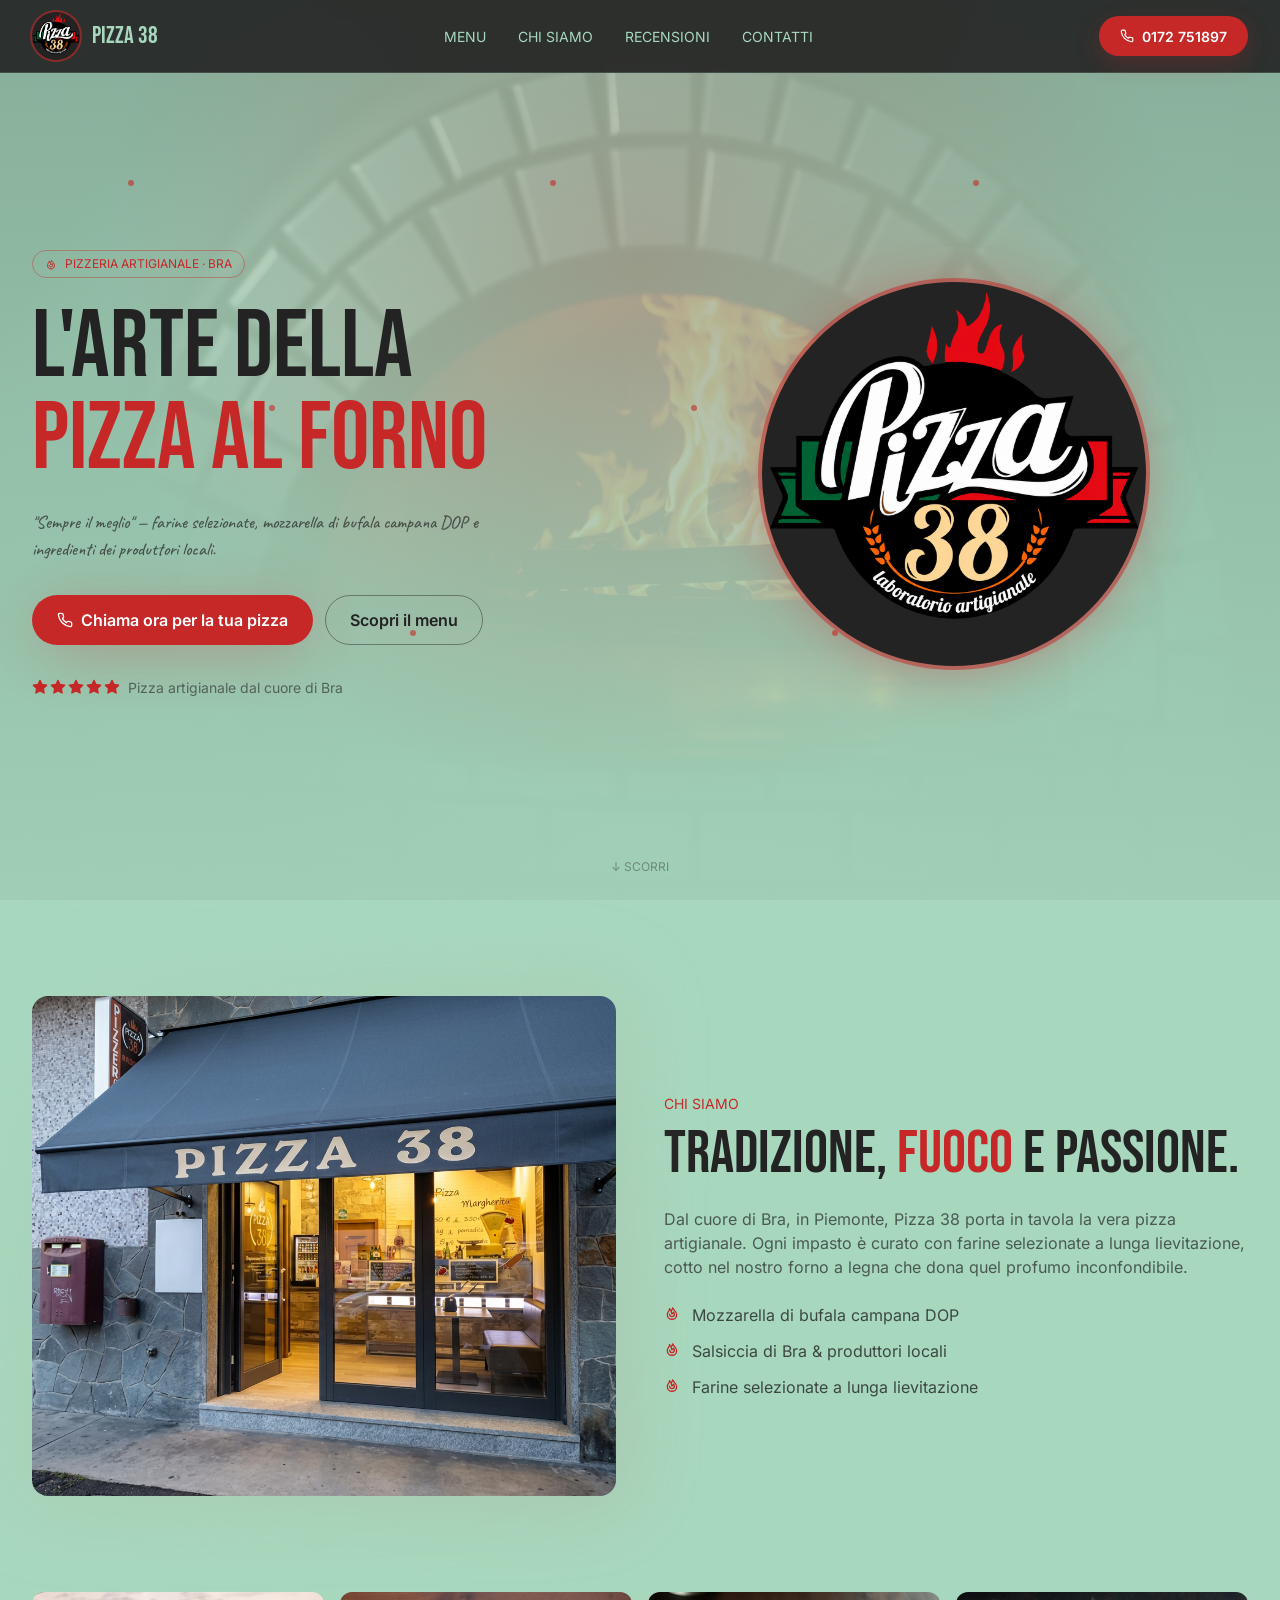
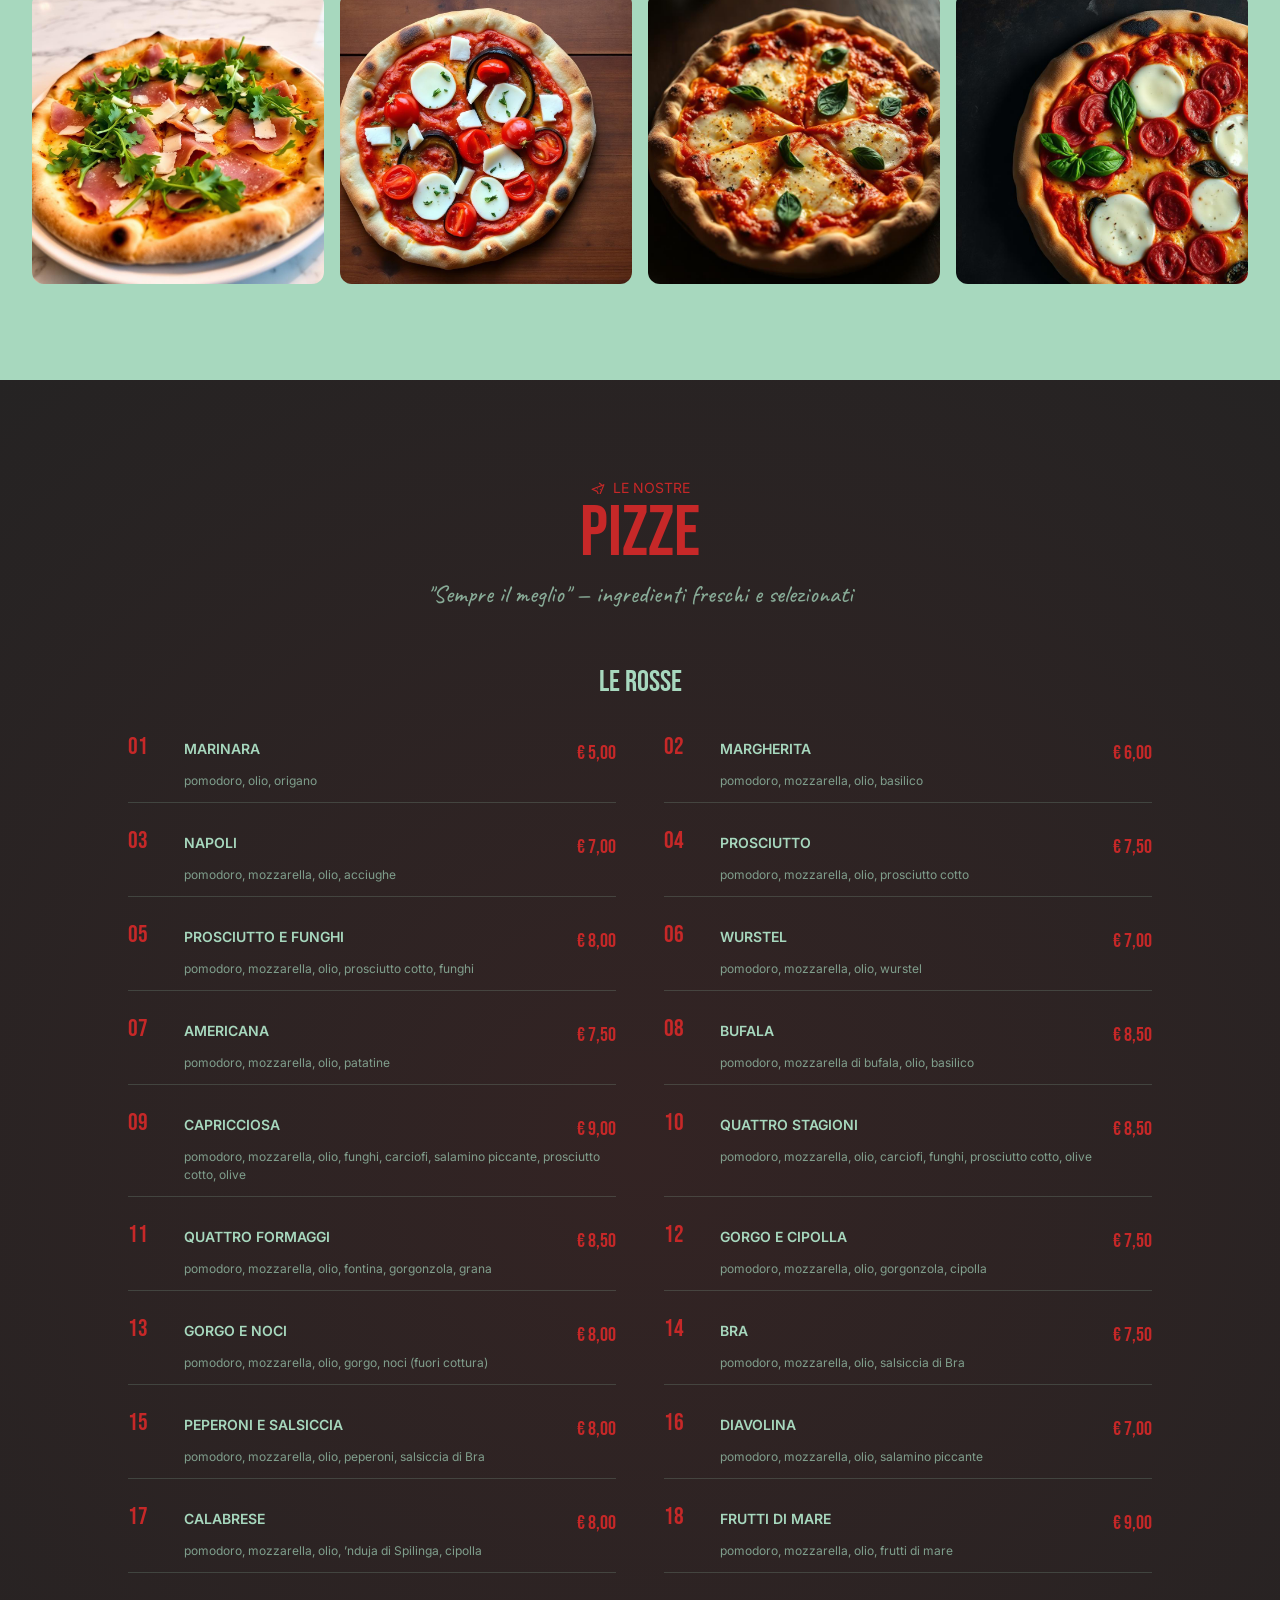
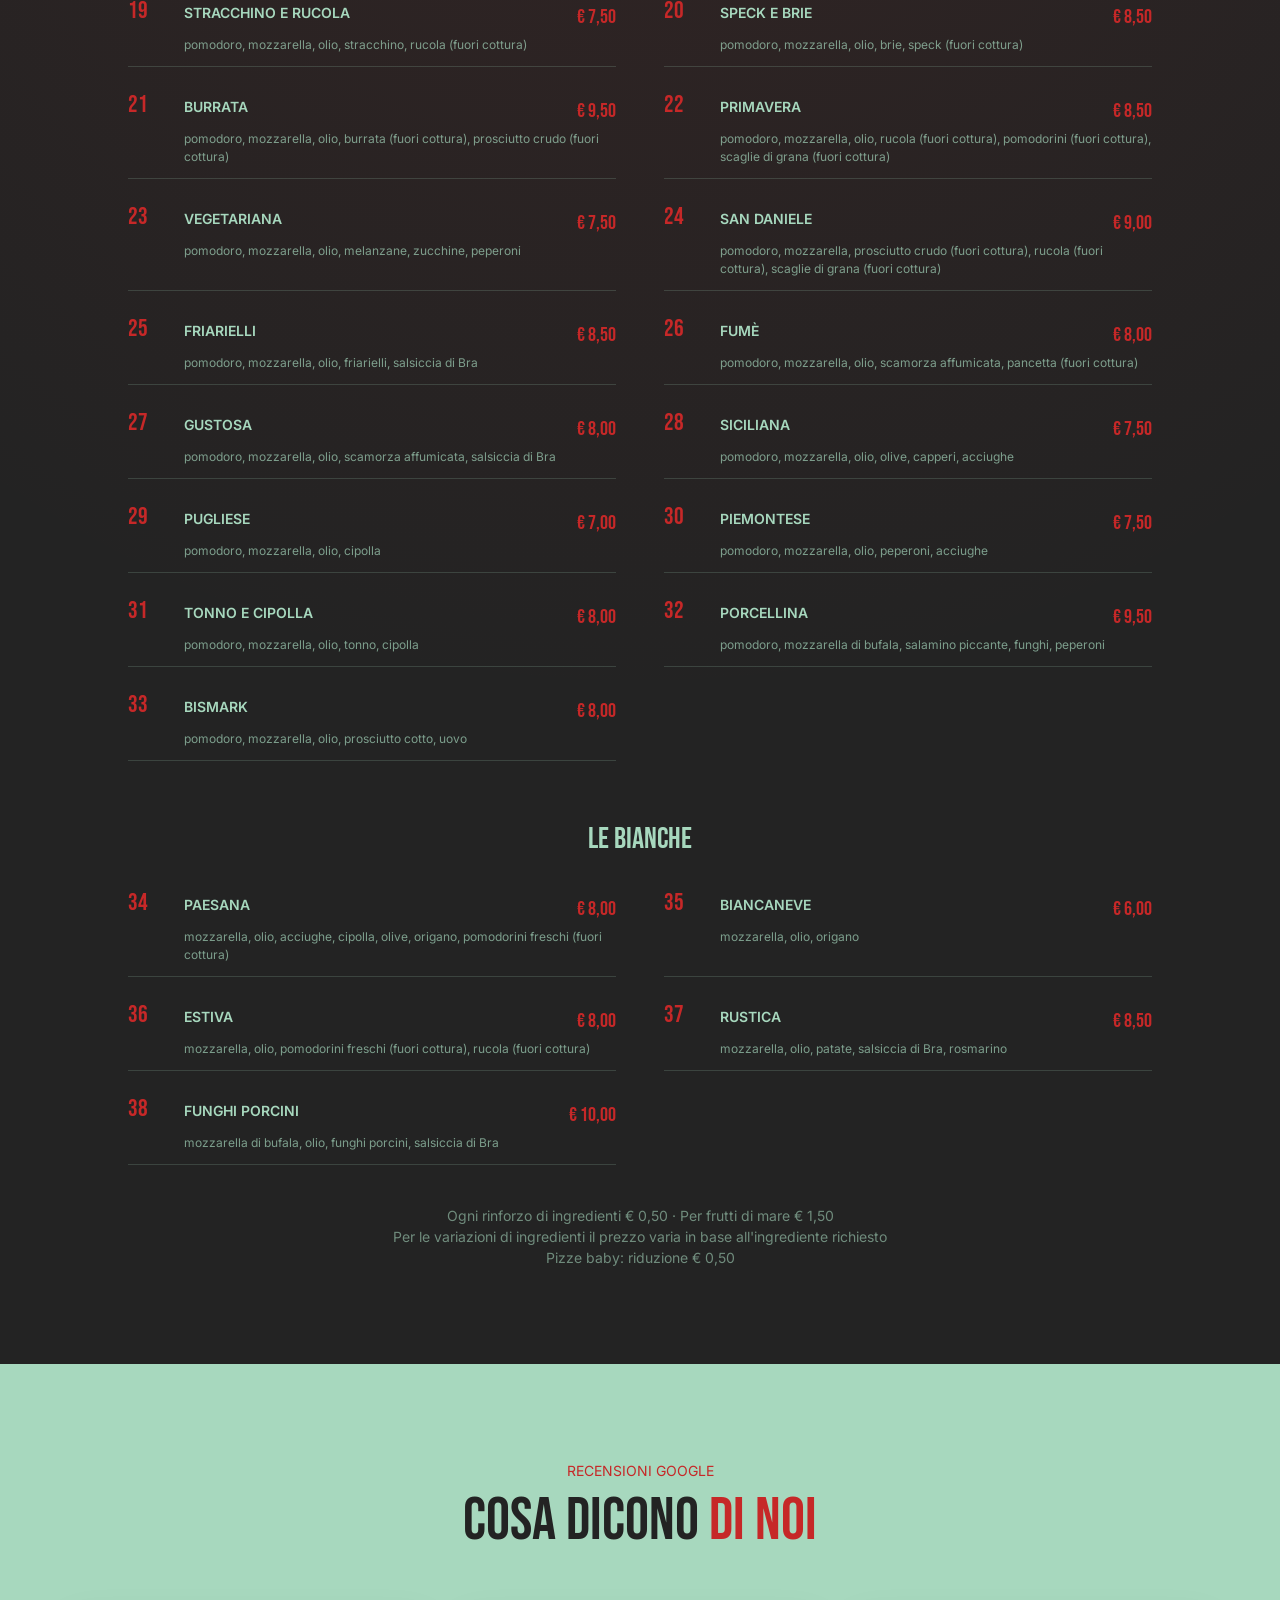
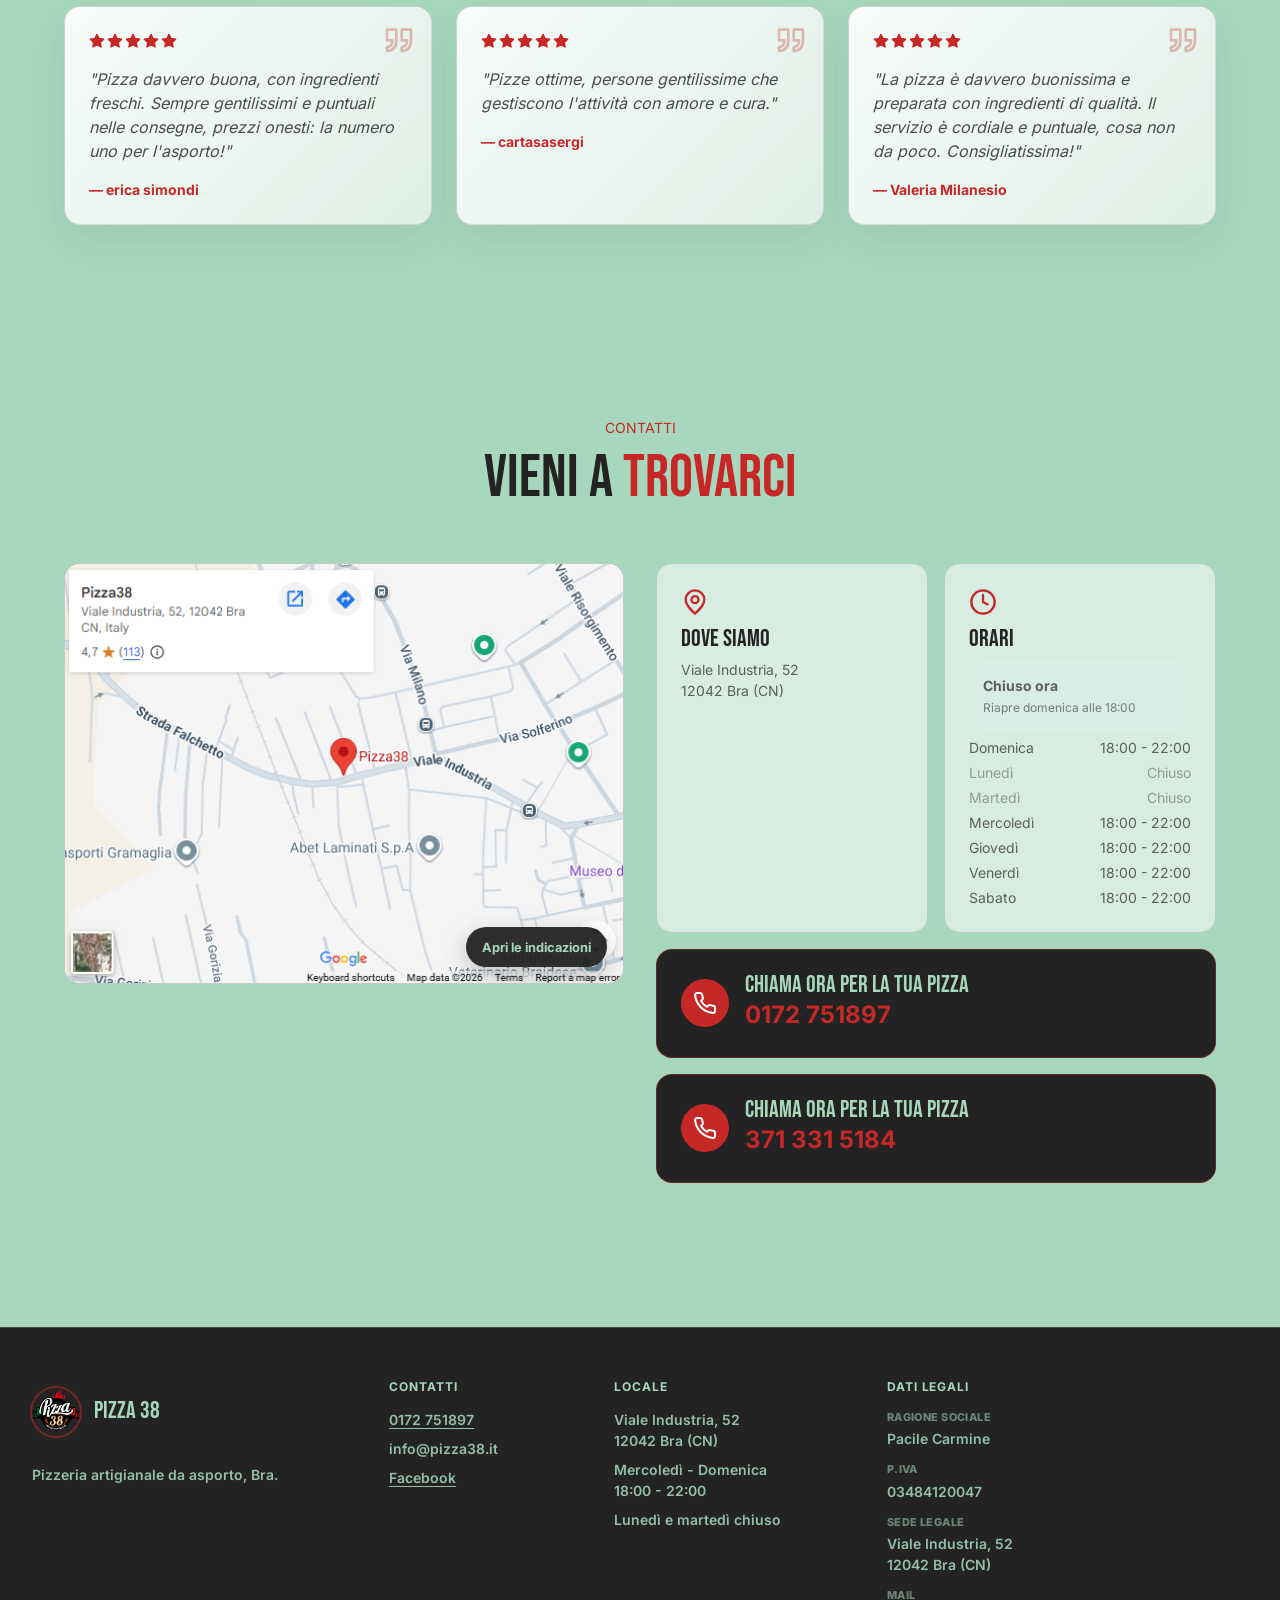
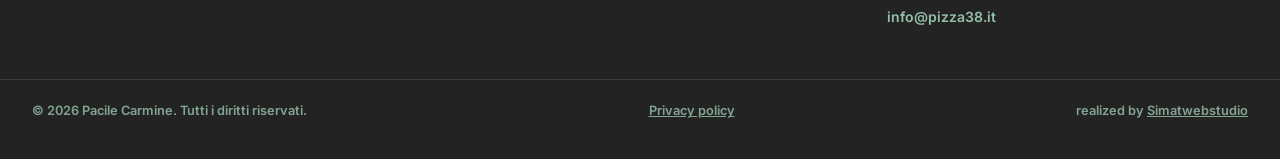
==== commit 672a8e26: "Commit modica richiesta 1" ====
--- a/index.html
+++ b/index.html
@@ -188,7 +188,6 @@
             <h1>
               L'arte della <br />
               <span class="text-gradient-flame">pizza al forno</span>
-              <br /> a legna.
             </h1>
             <p class="hero-note">
               &quot;Sempre il meglio&quot; &mdash; farine selezionate, mozzarella di bufala campana DOP e ingredienti dei produttori locali.
@@ -465,7 +464,7 @@
           <h2>Dati legali</h2>
           <p><span>Ragione sociale</span>Pacile Carmine</p>
           <p><span>P.IVA</span>03484120047</p>
-          <p><span>Sede legale</span>Viale Industria, 32<br />12042 Bra (CN)</p>
+          <p><span>Sede legale</span>Viale Industria, 52<br />12042 Bra (CN)</p>
           <p><span>Mail</span>info@pizza38.it</p>
         </div>
       </div>
@@ -473,7 +472,7 @@
       <div class="site-container footer-bottom">
         <p>&copy; <span data-current-year>2026</span> Pacile Carmine. Tutti i diritti riservati.</p>
         <a href="privacy.html">Privacy policy</a>
-        <p class="footer-credit">realized by <a href="mailto:simatwebstudio@gmail.com">Simatwebstudio</a></p>
+        <p class="footer-credit">realized by <a href="https://www.instagram.com/simatwebstudio">Simatwebstudio</a></p>
       </div>
     </footer>
 
